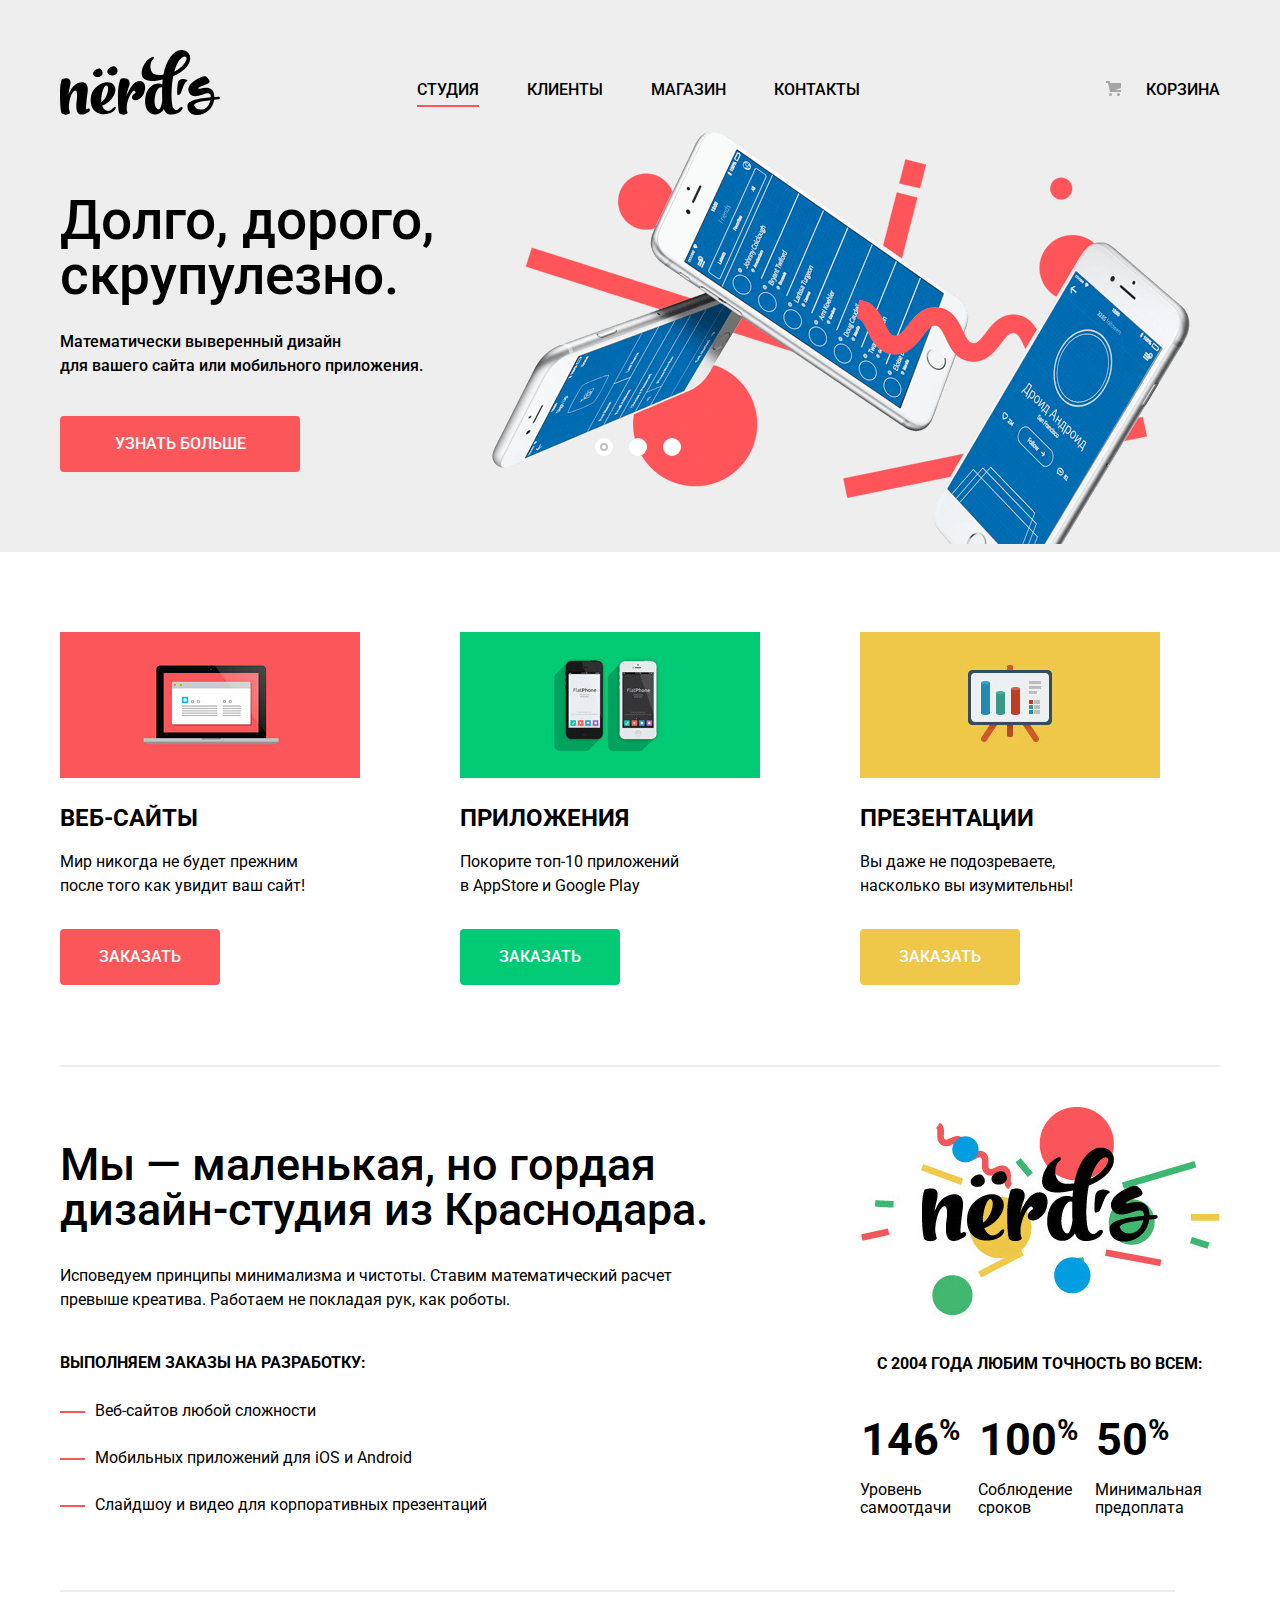
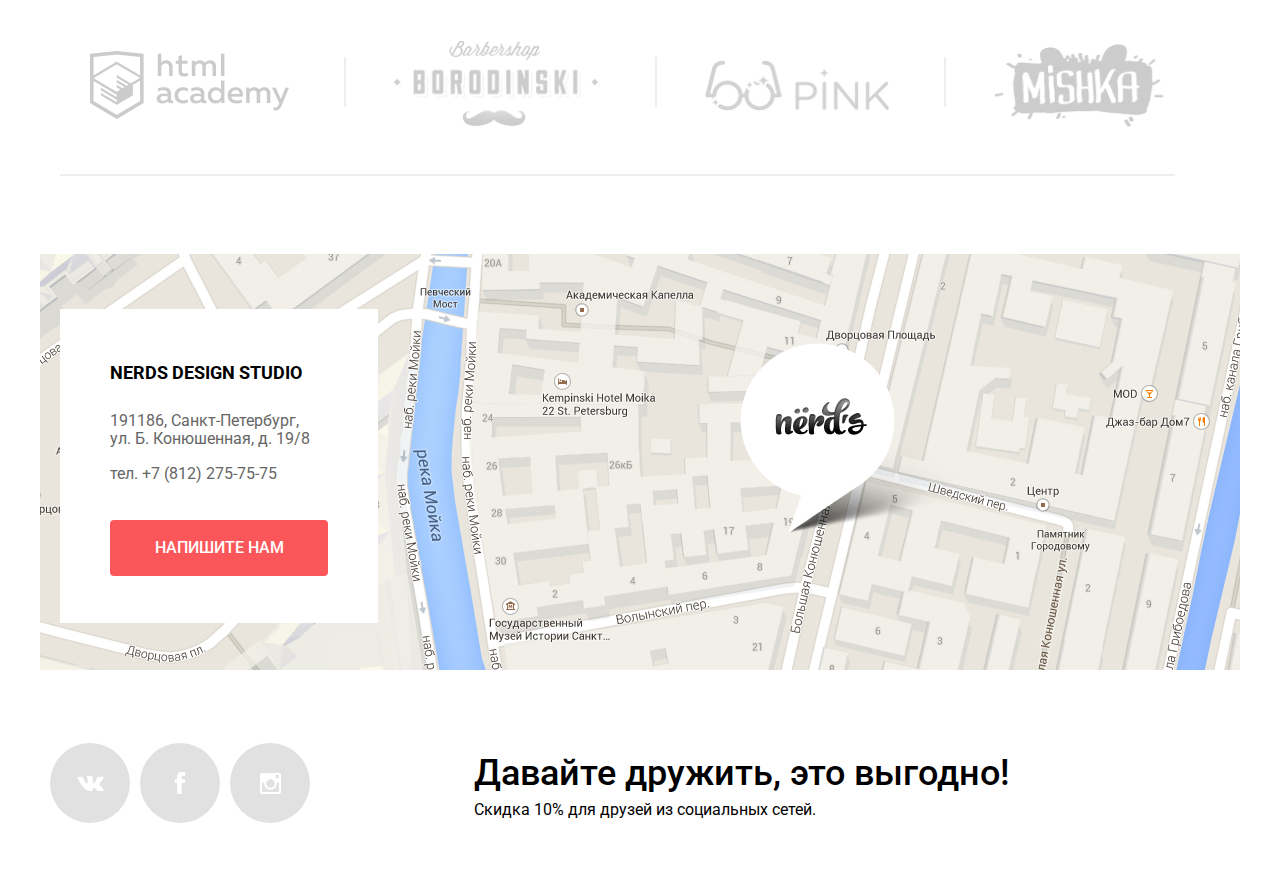
==== index.html @ ddd7d7ad "Убрала лишнюю обертку wrap-line на index.html в логотипах партнерах" ====
<!DOCTYPE html>
<html lang="ru">
  <head>
    <meta charset="utf-8">
    <meta name="format-detection" content="telephone=no">
    <title>Нердс</title>
    <link href="https://fonts.googleapis.com/css?family=Roboto:400,500,700&amp;subset=cyrillic" rel="stylesheet">
    <link rel="stylesheet" href="css/normalize.css">
    <link rel="stylesheet" href="css/style.css">
  </head>
  <body>
      <header class="wrap-index">
        <div class="wrap-general">
          <nav class="nav-header">
            <a class="main-header-logo" href="index.html" title="логотип нердс">
              <img src="img/nerds-logo.svg" width="160" height="65" alt="логотип нердс">
            </a>
            <div class="container-menu">
            <ul class="menu-nav">
              <li class="menu-active"><a href="index.html">Студия</a></li>
              <li><a href="clientele.html">Клиенты</a></li>
              <li><a href="catalog.html">Магазин</a></li>
              <li><a href="contacts.html">Контакты</a></li>
            </ul>
          </div>
            <a class="cart" href="#">Корзина</a>
          </nav>
          <section class="sliders">
            <h2 class="visually-hidden">Преимущества</h2>
              <input class="visually-hidden" type="radio" id="product-1" name="toggle" checked>
              <input class="visually-hidden" type="radio" id="product-2" name="toggle">
              <input class="visually-hidden" type="radio" id="product-3" name="toggle">
                <div class="slider-controls">
                  <label class="slider-controls-item slider-controls-item--1" for="product-1">Первый</label>
                  <label class="slider-controls-item slider-controls-item--2" for="product-2">Второй</label>
                  <label class="slider-controls-item slider-controls-item--3" for="product-3">Третий</label>
              </div>
              <section class="slider-list">
                <div class="slider-item1">
                  <h3>Долго, дорого, скрупулезно.</h3>
                  <p>Математически выверенный дизайн<br> для вашего сайта или мобильного приложения.</p>
                  <a class="btn-more" href="#">Узнать больше</a>
                </div>
                <div class="slider-item2">
                  <h3>Любим математику как никто другой</h3>
                  <p>Никакого креатива, только математические формулы<br> для расчета идеальных пропорций.</p>
                  <a class="btn-more" href="#">Узнать больше</a>
                </div>
                <div class="slider-item3">
                  <h3>Только ночь, только хардкор</h3>
                  <p>Работать днем, как все? Мы против этого.<br> Ближе к полуночи работа только начинается.</p>
                  <a class="btn-more" href="#">Узнать больше</a>
                </div>
              </section>
          </section>
        </div>
      </header>
      <main class="wrap-general">
          <div class="container-product">
          <article class="product">
          <div class="product-1"></div>
            <h4 class="header-order">Веб-сайты</h4>
            <p>Мир никогда не будет прежним после того как увидит ваш сайт!</p>
            <a class="btn-order1" href="#">Заказать</a>
          </article>
          <article class="product"> 
          <div class="product-2"></div>
            <h4 class="header-order">Приложения</h4>
            <p>Покорите топ-10 приложений<br> в AppStore и Google Play</p>
            <a class="btn-order1 btn-order2" href="#">Заказать</a>
          </article>
          <article class="product">
            <div class="product-3"></div>
            <h4 class="header-order">Презентации</h4>
            <p>Вы даже не подозреваете, насколько вы изумительны!</p>
            <a class="btn-order1 btn-order3" href="#">Заказать</a>
          </article>
          </div>
        <div class="wrap-aboutstudio">
          <section class="about-studio">
            <h3>Мы — маленькая, но гордая дизайн-студия из Краснодара.</h3>
            <p>Исповедуем принципы минимализма и чистоты. Ставим математический расчет<br> превыше креатива. Работаем не покладая рук, как роботы.</p>
            <h5>Выполняем заказы на разработку:</h5>
            <ul>
              <li class="list-studio">Веб-сайтов любой сложности</li>
              <li class="list-studio">Мобильных приложений для iOS и Android</li>
              <li class="list-studio">Слайдшоу и видео для корпоративных презентаций</li>
            </ul>
          </section>
          <section class="accuracy">
            <img class="logo-aboutstudio" src="img/logo-content.jpg" alt="логотип-нердс" width="360" height="208">
            <h5>С 2004 года любим точность во всем:</h5>
            <table class="table-percent">
              <tr>
                <td>146<span>%</span></td>
                <td>100<span>%</span></td>
                <td>50<span>%</span></td>
              </tr>
              <tr>
                <th>Уровень<br> самоотдачи</th>
                <th>Соблюдение<br> сроков</th>
                <th>Минимальная<br> предоплата</th>
              </tr>
            </table> 
          </section>
        </div>
        <div class="container-partners">
          <ul class="wrap-sites">
            <li><a class="logo-partner" href="https://htmlacademy.ru/intensive/htmlcss">
              <img src="img/project1.png" alt="Сайт академии" width="199" height="68">
            </a></li>
            <li><a class="logo-partner" href ="#barbershop">
              <img src="img/project2.png" alt="Сайт барбершоп" width="206" height="86">
            </a></li>
            <li><a class="logo-partner" href="#pink">
              <img src="img/project3.png" alt="Сайт пинк" width="184" height="50">
            </a></li>
            <li><a class="logo-partner" href="#mishka">
              <img src="img/project4.png" alt="Сайт мишка" width="170" height="83">
            </a></li>
          </ul>
        </div>
      </main>
      <footer class="footer-general">
        <div class="wrap-map">
          <a class="map-1" href="https://yandex.ru/maps/-/CBFpeHsytD" aria-label="офис студии нердс">
            <img src="img/map-1200.jpg" alt="Офис студии Санкт-Петербург, ул. Б. Конюшенная, д. 19/8" width="1200" height="416">
          </a>
          <iframe src="https://yandex.ru/map-widget/v1/?um=constructor%3A298b63aeb86c7858f0b036284ee5ec6239126d72b57381b0b87772b0043836ba&amp;source=constructor"></iframe>
            <div class="container">
                <h3>Nerds design studio</h3>
                  <p>191186, Санкт-Петербург,<br> ул. Б. Конюшенная, д. 19/8</p> 
                  <p class="adress-phone">тел. +7 (812) 275-75-75</p>
                  <a class="btn-writeus" href="writeus.html" title="напишите нам">Напишите нам</a>
              </div>
        </div>
           <div class="wrap-general">
                <ul class="logo-network">
                  <li><a class="social-button" href="#vkontakte"><span class="visually-hidden" title="мы в контакте"></span>
                    <svg xmlns="http://www.w3.org/2000/svg" width="27" height="15" viewBox="0 0 26.14 14.91">
                      <path d="M26 13.47l-.09-.17a13.55 13.55 0 0 0-2.6-3q-.87-.83-1.1-1.12A1 1 0 0 1 22 8a10.27 10.27 0 0 1 1.22-1.78l.88-1.16q2.35-3.13 2-4L26 .94a.8.8 0 0 0-.4-.22 2.14 2.14 0 0 0-.87 0h-3.92a.51.51 0 0 0-.27 0h-.3a.6.6 0 0 0-.15.14.93.93 0 0 0-.14.24 22.22 22.22 0 0 1-1.46 3.06q-.5.84-.93 1.46a7 7 0 0 1-.71.91 4.94 4.94 0 0 1-.52.47q-.23.18-.35.15l-.23-.05a.9.9 0 0 1-.31-.33 1.49 1.49 0 0 1-.16-.53v-.55-.65-.57-1.12-1-.75a3.14 3.14 0 0 0 0-.62 2.12 2.12 0 0 0-.14-.44.73.73 0 0 0-.28-.33 1.57 1.57 0 0 0-.46-.18A9 9 0 0 0 12.57 0a8.93 8.93 0 0 0-3.25.33 1.83 1.83 0 0 0-.52.41q-.25.3-.07.33a1.67 1.67 0 0 1 1.16.59l.08.16a2.6 2.6 0 0 1 .19.63 6.32 6.32 0 0 1 .12 1 10.59 10.59 0 0 1 0 1.7q-.07.71-.13 1.1a2.21 2.21 0 0 1-.18.64 2.69 2.69 0 0 1-.16.3l-.07.07a1 1 0 0 1-.37.07.86.86 0 0 1-.46-.19 3.27 3.27 0 0 1-.56-.52 7 7 0 0 1-.66-.93q-.37-.6-.76-1.42l-.22-.39q-.2-.38-.56-1.11t-.62-1.43A.9.9 0 0 0 5.2.9h-.07a.93.93 0 0 0-.22-.16A1.44 1.44 0 0 0 4.6.65L.87.68A1 1 0 0 0 .1.94L0 1a.44.44 0 0 0 0 .22 1.08 1.08 0 0 0 .08.37Q.9 3.53 1.86 5.31t1.66 2.87Q4.23 9.27 5 10.24t1 1.24l.37.41.34.33a8.06 8.06 0 0 0 1 .78 16.34 16.34 0 0 0 1.4.9 7.6 7.6 0 0 0 1.79.72 6.19 6.19 0 0 0 2 .22h1.57a1.08 1.08 0 0 0 .72-.3l.05-.07a.9.9 0 0 0 .1-.25 1.38 1.38 0 0 0 0-.37 4.48 4.48 0 0 1 .09-1.05 2.77 2.77 0 0 1 .23-.71 1.74 1.74 0 0 1 .29-.4 1.19 1.19 0 0 1 .23-.2h.11a.86.86 0 0 1 .77.21 4.52 4.52 0 0 1 .83.79q.39.47.93 1.05a6.41 6.41 0 0 0 1 .87l.27.16a3.31 3.31 0 0 0 .71.3 1.53 1.53 0 0 0 .76.07l3.48-.05a1.58 1.58 0 0 0 .8-.17.68.68 0 0 0 .34-.37 1.06 1.06 0 0 0 0-.46 1.71 1.71 0 0 0-.1-.36z" fill="#fff">
                      </path>
                    </svg>
                  </a></li>
                  <li><a class="social-button" href="#facebook"><span class="visually-hidden" title="мы в фэйсбуке"></span>
                    <svg xmlns="http://www.w3.org/2000/svg" width="12" height="22" viewBox="0 0 10.15 21.74">
                      <path d="M3.34 1.12A4.77 4.77 0 0 1 6.53 0h3.61v3.81H7.81a1.07 1.07 0 0 0-1.09.83v2.55h3.42c-.08 1.23-.24 2.45-.41 3.67h-3v10.87H2.21V10.86H0V7.21h2.19V3.66a3.83 3.83 0 0 1 1.15-2.54z" fill="#fff"/>
                    </svg>
                  </a></li>
                  <li><a class="social-button" href="#instagram"><span class="visually-hidden" title="мы в инстаграме"></span>
                    <svg xmlns="http://www.w3.org/2000/svg" width="21" height="21" viewBox="0 0 20 20">
                      <path d="M18 0H2a2 2 0 0 0-2 2v16a2 2 0 0 0 2 2h16a2 2 0 0 0 2-2V2a2 2 0 0 0-2-2zm-8 6a4 4 0 1 1-4 4 4 4 0 0 1 4-4zM2.5 18a.47.47 0 0 1-.5-.5V9h2.1a3.4 3.4 0 0 0-.1 1 6 6 0 1 0 12 0 3.4 3.4 0 0 0-.1-1H18v8.5a.47.47 0 0 1-.5.5zM18 4.5a.47.47 0 0 1-.5.5h-2a.47.47 0 0 1-.5-.5v-2a.47.47 0 0 1 .5-.5h2a.47.47 0 0 1 .5.5z" fill="#fff"></path>
                    </svg>
                  </a></li>
              </ul>
              <section class="be-friends">
                <h3 class="footer-slogan">Давайте дружить, это выгодно!</h3>
                  <p>Скидка 10% для друзей из социальных сетей.</p>
              </section>
          </div>
      </footer>
        <section class="modal">
          <h3>Напишите нам</h3>
             <form class="contact-form" action="https://echo.htmlacademy.ru" method="post">
              <div class="fields-anketa">
                <p>
                  <label for="user-name">Ваше имя:</label>
                  <input id="user-name" name="full-name" type="text" placeholder="Имя Фамилия">
                </p>
                <p class="personal-email">
                  <label for="user-mail">Ваш e-mail:</label>
                  <input id="user-mail" name="mail" type="email" placeholder="email@example.com">
                </p>
              </div>
                <p>
                  <label for="user-letter">Текст письма:</label>
                  <textarea id="user-letter" name="text" placeholder="В свободной форме"></textarea>
                </p>
                <input class="btn-writeus btn-send" type="submit" value="Отправить">
              </form>
            <button class="modal-close" type="button" aria-label="Close">Закрыть</button>
        </section>
    <script src="js/script.js"></script>
  </body>
</html>
---- css/style.css ----
html, body {
  margin: 0;
  padding: 0;
  height: 100%;
}

body {
  font-family: "Roboto", "Arial", sans-serif;
  font-size: 16px;
  font-weight: normal;
  color: #000000;
  text-align: left;
  list-style: none;
}

a {
  text-decoration: none;
}

img {
  max-width: 100%;
  height: auto;
  margin: 0;
}

.wrap-general {
  width: 1200px;
  margin: 0 auto;
}




/* Header-блок */


/* Index-page */

.wrap-index {
  position: relative;
  background-color: #eeeeee;
  width: 100%;
}

.nav-header {
  display: -webkit-box;
  display: -ms-flexbox;
  display: flex;
  -webkit-box-orient: horizontal;
  -webkit-box-direction: normal;
      -ms-flex-direction: row;
          flex-direction: row;
  -webkit-box-pack: justify;
      -ms-flex-pack: justify;
          justify-content: space-between;
  -webkit-box-align: start;
      -ms-flex-align: start;
          align-items: flex-start;
  padding-top: 50px;
  margin-left: 20px;
  margin-right: 20px;
}

.menu-nav,
.cart {
  padding-top: 25px;
}

.main-header-logo:hover,
.main-header-logo:focus {
  opacity: 0.6;
  outline: none;
}

.main-header-logo:active {
  opacity: 0.2;
}

.container-menu {
  width: 630px;
}

.menu-nav {
  display: -webkit-box;
  display: -ms-flexbox;
  display: flex;
  -ms-flex-wrap: wrap;
      flex-wrap: wrap;
  font-family: inherit;
  font-weight: 500;
  line-height: 30px;
  text-transform: uppercase;
  color: #000000;
  text-align: left;
  list-style: none;
  margin-left: 21px;
}

.menu-nav .inner {
  margin-left: 0; 
}

.menu-nav li {
  margin-left: 48px;
}

.nav-header a {
  color: #000000;
}

.menu-nav a:hover,
.menu-nav a:focus,
.cart:hover,
.cart:focus {
  color: #fb565a;
  outline: none;
}

.menu-nav a:active {
  color: #a6a6a6;
}

.menu-active {
  display: block;
  color: #000000;
  border-bottom: 2px #fb565a solid;
}

.cart {
  display: block;
  font-family: inherit;
  font-weight: 500;
  line-height: 30px;
  text-transform: uppercase;
  color: #000000;
}

.cart:active {
  color: #a6a6a6;
}

.cart::before {
  display: inline-block;
  content: url("../img/cart.svg");
  opacity: 0.3;
  vertical-align: middle;
  margin-right: 25px;
}




/* Блок Слайдеры */


.sliders {
  position: relative;
  background-color: #eeeeee;
  width: 1200px;
  margin: 0 auto;
  padding-left: 20px;
}

.sliders input {
  display: none;
}



/* Блок кнопок Слайдеров */

.slider-controls {
  position: absolute;
  left: 49%;
  bottom: 104px;
  z-index: 1;
  width: 160px;
  height: 18px;
  text-align: center;
  font-size: 0;
  -webkit-transform: translateX(-50%);
      -ms-transform: translateX(-50%);
          transform: translateX(-50%);
}

.slider-controls label {
  position: relative;
  display: inline-block;
  width: 18px;
  height: 18px;
  padding: 8px;
  border-radius: 50%;
  cursor: pointer;
  vertical-align: middle;
}

.slider-controls label::after {
  content: "";
  position: absolute;
  top: 8px;
  left: 8px;
  z-index: 2;
  width: 18px;
  height: 18px;
  background: #ffffff;
  border-radius: 50%;
}

#product-1:checked ~ .slider-list .slider-item1 {
  display: block;
}

#product-2:checked ~ .slider-list .slider-item2 {
  display: block;
}

#product-3:checked ~ .slider-list .slider-item3 {
  display: block;
}

#product-1:checked ~ .slider-controls .slider-controls-item--1::before,
#product-2:checked ~ .slider-controls .slider-controls-item--2::before,
#product-3:checked ~ .slider-controls .slider-controls-item--3::before {
  content: "";
  position: absolute;
  left: 50%;
  top: 50%;
  z-index: 3;
  width: 4px;
  height: 4px;
  margin: -4px;
  background-color: inherit;
  border: 2px solid #c1c1c1;
  border-radius: 50%;
}



/* Блок Текст + Слайд */

.slider-list {
  position: relative;
  text-align: left;
}

.slider-list h3 {
  display: block;
  font-family: inherit;
  font-size: 55px;
  line-height: 55px;
  font-weight: 500;
  word-wrap: wrap;
  color: #000000;
  margin: 0;
}

.slider-item1 h3 {
  width: 400px;
}

.slider-item2 h3 {
  width: 536px;
}

.slider-item3 h3 {
  width: 430px;
}

.slider-list p {
  width: 460px;
  font-family: inherit;
  line-height: 24px;
  font-weight: 500;
  line-height: 24px;
  word-wrap: wrap;
  color: #000000;
  margin-top: 27px;
}

.slider-list div {
  padding-top: 74px;
  padding-bottom: 80px;
}

.slider-item1 {
  display: none;
}

.slider-item2 {
  display: none;
}

.slider-item3 {
  display: none;
}

.slider-item1 {
  background-image: url("../img/slide1.png");
  background-repeat: no-repeat;
  background-position: 86% 12px;
}

.slider-item2 {
  background-image: url("../img/slide2.png");
  background-repeat: no-repeat;
  background-position: 92% 0px;
}

.slider-item3 {
  background-image: url("../img/slide3.png");
  background-repeat: no-repeat;
  background-position: 91% 14px;
}

.btn-more {
  display: block;
  font-family: inherit;
  line-height: 18px;
  width: 240px;
  font-weight: 500;
  text-transform: uppercase;
  color: #ffffff;
  text-align: center;
  background-color: #fb565a;
  border-radius: 4px;
  padding-top: 19px;
  padding-bottom: 19px;
  margin-top: 38px;
}

.btn-more:hover {
  background-color: #e74246;
}

.btn-more:focus {
  background-color: #e74246;
  outline: 2px;
  -webkit-box-shadow: 0px 0px 5px #4D90FE;
          box-shadow: 0px 0px 5px #4D90FE;
}

.btn-more:active {
  line-height: 18px;
  padding-top: 16px;
  color: #e37376;
  background-color: #d7373b;
  border-top: 3px solid #c13135;
}




/* Catalog-page */

.template-shop {
  font-family: inherit;
  font-size: 55px;
  line-height: 55px;
  font-weight: 500;
  color: #000000;
  text-align: center;
  margin-top: 75px;
  margin-bottom: 0;
  padding-bottom: 108px;
}

.wrap-catalog {
  position: relative;
  padding-left: 0px;
  padding-right: 0px;
  background-color: #eeeeee;
}




/* Main-блок */


/* Index-page */


.container-product {
  width: 1200px;
  display: -webkit-box;
  display: -ms-flexbox;
  display: flex;
  -webkit-box-orient: horizontal;
  -webkit-box-direction: normal;
      -ms-flex-direction: row;
          flex-direction: row;
  -ms-flex-wrap: wrap;
      flex-wrap: wrap;
  margin-top: 80px;
  margin-left: -100px;
  margin-bottom: 20px;
  padding-left: 20px;
}

.product {
  position: relative;
  width: 300px;
  font-family: inherit;
  font-weight: normal;
  color: #000000;
  text-align: left;
  margin-left: 100px;
  margin-bottom: 60px;
}

.product .product-1 {
  background-image: url("../img/feature1.jpg");
  background-repeat: no-repeat;
  width: 300px;
  height: 146px;
}

.product .product-2 {
  background-image: url("../img/feature2.jpg");
  background-repeat: no-repeat;
  width: 300px;
  height: 146px;
}

.product-3 {
  background-image: url("../img/feature3.jpg");
  background-repeat: no-repeat;
  width: 300px;
  height: 146px;
}

.product p {
  width: 260px;
  line-height: 24px;
}

.header-order {
  font-size: 24px;
  font-family: inherit;
  line-height: 30px;
  text-transform: uppercase;
  margin-top: 25px;
  margin-bottom: 17px;
}

.btn-order1 {
  display: block;
  font-family: inherit;
  line-height: 18px;
  width: 160px;
  font-weight: 500;
  text-transform: uppercase;
  color: #ffffff;
  text-align: center;
  background-color: #fb565a;
  border-radius: 4px;
  padding-top: 19px;
  padding-bottom: 19px;
  margin-top: 31px;
  cursor: pointer;
}

.btn-order1:focus {
  outline: 2px;
  -webkit-box-shadow: 0px 0px 5px #4D90FE;
          box-shadow: 0px 0px 5px #4D90FE;
}

.btn-order1:active {
  line-height: 18px;
  padding-top: 16px;
}

.btn-order1:hover,
.btn-order1:focus {
  color: #ffffff;
  background-color: #e74246;
}

.btn-order1:active {
  color: #e37376;
  background-color: #e74246;
  border-top: 3px solid #c13135;
}

.btn-order2 {
  background-color: #00ca74;
  margin-top: 31px;
}

.btn-order2:hover,
.btn-order2:focus {
  color: #ffffff;
  background-color: #00bc6c;
}

.btn-order2:active {
  color: #4dc491;
  background-color: #00bc6c;
  border-top: 3px solid #009958;
}

.btn-order3 {
  background-color: #efc84a;
  margin-top: 31px;
}

.btn-order3:hover,
.btn-order3:focus {
  color: #ffffff;
  background-color: #eab534;
}

.btn-order3:active {
  color: #edc265;
  background-color: #e5a722;
  border-top: 3px solid #ce961f;
}

.visually-hidden {
  position: absolute;
  width: 1px;
  height: 1px;
  margin: -1px;
  border: 0;
  padding: 0;
  clip: rect(0, 0, 0, 0);
  overflow: hidden;
  -webkit-clip-path: inset(100%);
          clip-path: inset(100%);
}

.wrap-aboutstudio {
  display: -webkit-box;
  display: -ms-flexbox;
  display: flex;
  -webkit-box-orient: horizontal;
  -webkit-box-direction: normal;
      -ms-flex-direction: row;
          flex-direction: row;
  -webkit-box-pack: justify;
      -ms-flex-pack: justify;
          justify-content: space-between;
  -webkit-box-align: start;
      -ms-flex-align: start;
          align-items: flex-start;
  margin-left: 20px;
  margin-right: 20px;
  font-family: inherit;
  font-weight: normal;
  color: #000000;
  text-align: left;
  word-wrap: break-word;
  border-top: 2px #eeeeee solid;
}

.about-studio {
  width: 700px;
  margin-bottom: 50px;
  margin-top: 75px;
}

.about-studio h3 {
  font-size: 45px;
  font-weight: 500;
  line-height: 45px;
  margin: 0;
  margin-bottom: 32px;
}

.about-studio p {
  line-height: 24px;
}

.about-studio h5 {
  font-size: 16px;
  font-weight: 700;
  line-height: 24px;
  text-transform: uppercase;
  margin-top: 39px;
  margin-bottom: 24px;
}

.list-studio {
  list-style: none;
  line-height: 24px;
  margin-bottom: 23px;
}

.list-studio::before {
  display: inline-block;
  content: "";
  background-color: #fb565a;
  width: 25px;
  height: 2px;
  margin-right: 10px;
  vertical-align: middle;
}

.accuracy {
  display: -webkit-box;
  display: -ms-flexbox;
  display: flex;
  -webkit-box-orient: vertical;
  -webkit-box-direction: normal;
      -ms-flex-direction: column;
          flex-direction: column;
  margin-top: 40px;
}

.accuracy h5 {
  font-size: 16px;
  font-weight: 700;
  line-height: 24px;
  text-transform: uppercase;
  margin: 0 auto;
}

.logo-aboutstudio {
  display: block;
  margin-bottom: 37px;
}

.table-percent {
  display: table;
  position: relative;
  width: 100%;
  border-collapse: collapse;
  margin-top: 37px;
  text-align: left;
}

.table-percent td {
  font-family: inherit;
  font-size: 45px;
  font-weight: 700;
}

.table-percent th {
  font-family: inherit;
  font-weight: normal;
  line-height: 18px;
  text-align: left;
  padding: 0;
  padding-top: 14px;
}

.table-percent span {
  display: inline-block;
  font-size: 65%;
  vertical-align: top;
}




/* Блок ссылки-сайты */


.container-partners {
  width: 1085px;
  margin-left: 20px;
  margin-right: 20px;
  margin-bottom: 28px; 
  padding-left: 30px;
  border-top: 2px #eeeeee solid;
  border-bottom: 2px #eeeeee solid;
}

.wrap-sites {
  display: -webkit-box;
  display: -ms-flexbox;
  display: flex;
  -ms-flex-wrap: wrap;
      flex-wrap: wrap;
  margin-top: 48px;
  margin-bottom: 14px;
  list-style: none;
  margin-left: -105px;
}

.logo-partner {
  display: -webkit-box;
  display: -ms-flexbox;
  display: flex;
  -webkit-box-pack: center;
      -ms-flex-pack: center;
          justify-content: center;
  -webkit-box-align: center;
      -ms-flex-align: center;
          align-items: center;
  height: 100%;
  outline: none;
}

.wrap-sites li {
  position: relative;
  min-height: 90px;
  margin-bottom: 30px;
  margin-left: 105px;
}

.wrap-sites img {
  opacity: 0.2;
}

.wrap-sites li:nth-child(4n+1)::before {
  content: none;
}

.wrap-sites li::before {
  display: block;
  position: absolute;
  content: "";
  width: 2px;
  height: 50px;
  background-color: #eeeeee;
  left: -50px;
  top: 17px;
}

.logo-partner:hover img,
.logo-partner:focus img {
  opacity: 1;
  outline: none;
}

.logo-partner:active {
  opacity: 0.08;
}




/* Catalog-page */

.container-inner {
  display: -webkit-box;
  display: -ms-flexbox;
  display: flex;
  -webkit-box-orient: horizontal;
  -webkit-box-direction: normal;
      -ms-flex-direction: row;
          flex-direction: row;
  -webkit-box-pack: start;
      -ms-flex-pack: start;
          justify-content: flex-start;
  -webkit-box-align: start;
      -ms-flex-align: start;
          align-items: flex-start;
}

.container-inner fieldset {
  border: none;
}




/* Левая колонка */


.left-column {
  margin-left: 20px;
  margin-top: 54px;
}

.left-column fieldset, ul {
  margin: 0;
  padding: 0;
}



/* Блок-ползунок Стоимость */

.range-filter {
  position: relative;
  width: 260px;
  height: 80px;
  margin-top: 27px;
  background-color: #eeeeee;
  border-radius: 4px;
}

.scale {
  position: absolute;
  width: 219px;
  height: 2px;
  background-color: #d7dcde;
}

.bar {
  width: 150px;
  height: 2px;
  background: #00ca74;
}

.range-controls {
  position: relative;
  height: 41px;
  background-color: #f1f1f1;
  margin-bottom: 15px;
  padding-top: 39px;
  padding-left: 20px;
  padding-right: 20px;
  border-radius: 4px;
  cursor: pointer;
}

.toggle {
  position: absolute;
  width: 4px;
  height: 4px;
  top: 31px;
  left: 0;
  padding: 0;
  border: 8px solid #ffffff;
  background-color: #ababab;
  border-radius: 50%;
  -webkit-box-shadow: 0 2px 1px 0 #cfcfcf;
          box-shadow: 0 2px 1px 0 #cfcfcf;
}

.toggle-min {
  left: 18px;
}

.toggle-max {
  left: 160px;
}

.price-controls {
  font-size: 0;
}

.price-controls label {
  display: inline-block;
  width: 130px;
  font-family: inherit;
  font-size: 16px;
  font-weight: normal;
  text-transform: uppercase;
  margin: 0;
  vertical-align: middle;
}

.price-controls input {
  width: 60px;
  font-family: inherit;
  padding-top: 10px;
  padding-bottom: 10px;
  padding-left: 8px;
  padding-right: 8px;
  margin-left: 10px;
  text-align: center;
  color: #283136;
  border: none;
  border-radius: 4px;
  background-color: #f1f1f1;
}

.max-price {
  text-align: right;
}

.subtitle {
  font-family: inherit;
  font-size: 18px;
  font-weight: 700;
  line-height: 30px;
  text-transform: uppercase;
  text-align: left;
  margin-bottom: 18px;
}



/* Блоки Сетка и Особенности */


.filters-item {
  margin: 0px;
  margin-top: 107px;
}

.filters-item label {
  position: relative;
}

.filters-item label {
  padding: 0;
}

.filters-item + label {
  padding-left: 14px;
}

fieldset.grid-item {
  margin-bottom: 27px;
  padding: 0; 
}

fieldset.properties {
  margin-bottom: 33px;
  padding: 0;
}

.filter-option {
  position: relative;
  font-family: inherit;
  font-weight: normal;
  line-height: 20px;
  margin-left: 35px;
  margin-bottom: 19px;
  list-style: none;
}

.filters-item input + label {
  cursor: pointer;
}

.filter-option input + label::before {
  content: "";
  display: block;
  position: absolute;
  top: -3px;
  left: -37px;
  opacity: 0.5;
}

.filters-item input[type="radio"] + label,
.filters-item input[type="checkbox"] + label {
  opacity: 0.7;
}

.filters-item input[type="radio"]:focus + label::before,
.filters-item input[type="radio"]:hover + label::before,
.filters-item input[type="checkbox"]:focus + label::before,
.filters-item input[type="checkbox"]:hover + label::before {
  opacity: 1;
}

.filters-item input[type="radio"]:focus + label,
.filters-item input[type="radio"]:hover + label,
.filters-item input[type="checkbox"]:focus + label,
.filters-item input[type="checkbox"]:hover + label {
  opacity: 1;
}

.filters-item input[type="radio"]:disabled + label,
.filters-item input[type="checkbox"]:disabled + label {
  opacity: 0.3;
}

.filters-item input[type="radio"]:disabled + label::before,
.filters-item input[type="checkbox"]:disabled + label::before {
  opacity: 0.3;
}

.filters-item input[type="radio"] + label::before {
  display: inline-block;
  background-image: url("../img/radio-off.svg");
  width: 25px;
  height: 25px;
  vertical-align: middle;
}

.filters-item input[type="radio"]:checked + label::before {
  background-image: url("../img/radio-on.svg");
}

.filters-item input[type="checkbox"] + label::before {
  display: inline-block;
  background-image: url("../img/checkbox-off.svg");
  width: 23px;
  height: 23px;
  vertical-align: middle;
}

.filters-item input[type="checkbox"]:checked + label::before {
  background-image: url("../img/checkbox-on.svg");
  width: 26px;
}

.btn-show {
  display: block;
  font-family: inherit;
  font-weight: 500;
  line-height: 18px;
  width: 260px;
  color: #000000;
  text-align: center;
  text-transform: uppercase;
  background-color: #eeeeee;
  padding-top: 19px;
  padding-bottom: 19px;
  border-radius: 4px;
  border: none;
  outline: 0;
  cursor: pointer;
}

.btn-show:hover {
  background-color: #dfdfdf;
}

.btn-show:focus {
  background-color: #dfdfdf;
  outline: 2px;
  -webkit-box-shadow: 0px 0px 5px #4D90FE;
          box-shadow: 0px 0px 5px #4D90FE;
}

.btn-show:active {
  line-height: 18px;
  color: #959595;
  background-color: #d5d5d5;
  padding-top: 16px;
  border-top: 3px #bfbfbf solid;
}



/* Правая колонка */

.right-column {
  margin-left: 140px;
  margin-top: 57px;
}

.sort-category {
  display: -webkit-box;
  display: -ms-flexbox;
  display: flex;
  -webkit-box-orient: horizontal;
  -webkit-box-direction: normal;
      -ms-flex-direction: row;
          flex-direction: row;
  -webkit-box-pack: justify;
      -ms-flex-pack: justify;
          justify-content: space-between;
  width: 760px;
  -webkit-box-align: center;
      -ms-flex-align: center;
          align-items: center;
  margin-right: 0px;
  margin-bottom: 41px;
}

.sort-category h3 {
  position: relative;
  font-family: inherit;
  font-size: 18px;
  font-weight: 700;
  line-height: 18px;
  text-transform: uppercase;
  text-align: left;
  margin: 0;
  margin-right: 266px;
  margin-bottom: 15px; 
}

.category-type {
  width: 325px;
  display: -webkit-box;
  display: -ms-flexbox;
  display: flex;
  -ms-flex-wrap: wrap;
      flex-wrap: wrap;
  font-family: inherit;
  font-size: 14px;
  font-weight: normal;
  text-transform: uppercase;
  list-style: none;
  margin-left: -25px;
}

.category-type li {
  padding-bottom: 15px;
  margin-left: 25px;
}

.category-type a {
  color: #b2b2b2;
}

.category-type a:hover,
.category-type a:focus {
  color: #666666;
  outline: none;
}

.category-type a:active {
  color: #000000;
}

.category-type-active {
  color: #000000;
}

.arrows {
  display: -webkit-box;
  display: -ms-flexbox;
  display: flex;
  -webkit-box-orient: horizontal;
  -webkit-box-direction: normal;
      -ms-flex-direction: row;
          flex-direction: row;
  -webkit-box-pack: end;
      -ms-flex-pack: end;
          justify-content: flex-end;
  max-width: 41px;
  -ms-flex-wrap: nowrap;
      flex-wrap: nowrap;
  margin-left: 21px;
  margin-bottom: 15px; 
}

.arrows a {
  opacity: 0.2;
}

.arrows a:hover,
.arrows a:focus {
  opacity: 0.5;
  outline: none;
}

.arrows a:active {
  opacity: 1.0;
}

.arrow-down {
  background-image: url("../img/icon-down-dir.svg");
  background-repeat: no-repeat;
  width: 11px;
  height: 9px;
  margin-right: 18px;
}

.arrow-up {
  background-image: url("../img/icon-up-dir.svg");
  background-repeat: no-repeat;
  width: 11px;
  height: 9px;
}



/* Баннеры-блок правой колонки */

.banners-list {
  display: -webkit-box;
  display: -ms-flexbox;
  display: flex;
  -webkit-box-pack: start;
      -ms-flex-pack: start;
          justify-content: flex-start;
  width: 755px;
  margin-right: 20px;
}

.site-list {
  display: -webkit-box;
  display: -ms-flexbox;
  display: flex;
  -webkit-box-orient: horizontal;
  -webkit-box-direction: normal;
      -ms-flex-direction: row;
          flex-direction: row;
  -webkit-box-pack: justify;
      -ms-flex-pack: justify;
          justify-content: space-between;
  -ms-flex-wrap: wrap;
      flex-wrap: wrap;
  list-style: none;
  padding: 0;
}

.site-item {
  display: block;
  position: relative;
  width: 356px;
  margin-bottom: 30px;
}

.banners-item::before {
  display: block;
  content: url("../img/browser.svg");
  width: 360px;
  height: 40px;
  opacity: 0.2;
}

.site-item:hover,
.site-item:focus {
  -webkit-box-shadow: 0 0 8px 3px #e1e1e1;
          box-shadow: 0 0 8px 3px #e1e1e1;
}

.banners-item:hover::before,
.banners-item:focus::before {
  opacity: 1;
}

.site-item:hover .banner-info,
.site-item:focus .banner-info {
  display: block;
  position: absolute;
}

.banners-item img {
  border: 2px #e5e5e5 solid;
}

img.banners-item:hover,
img.banners-item:focus {
  border: 2px none solid;
}


/* Прайс на баннере */

.banner-info {
  display: flex;
  flex-direction: column;
  position: absolute;
  bottom: 0;
  width: 360px;
  min-height: 230px;
  max-height: 576px;
  font-family: inherit;
  background-color: #eeeeee;
  text-align: center;
  margin: 0 auto;
}

.product-zag {
  font-size: 18px;
  font-weight: 500;
  line-height: 30px;
  text-transform: uppercase;
  color: #000000;
  margin-top: 26px;
  margin-bottom: 25px;
  flex-shrink: 0;
}

.product-zag a {
  display: block;
  color: #000000;
}

.price div {
  font-size: 16px;
  font-weight: normal;
  line-height: 18px;
  color: #666666;
  text-align: center;
  padding-left: 40px;
  padding-right: 40px;
  margin-bottom: 30px;
  overflow: auto;
}

.price-sort {
  display: block;
  font-size: 16px;
  font-weight: normal;
  line-height: 18px;
  color: #ffffff;
  text-transform: uppercase;
  width: 200px;
  border-radius: 4px;
  text-align: center;
  background-color: #fb565a;
  padding-top: 19px;
  padding-bottom: 19px;
  margin: 0 auto;
  margin-top: auto;
  flex-shrink: 0;
}

.price-sort:hover {
  background-color: #e74246;
}

.price-sort:focus {
  background-color: #e74246;
  outline: 2px;
  -webkit-box-shadow: 0px 0px 5px #4D90FE;
          box-shadow: 0px 0px 5px #4D90FE;
}

.price-sort:active {
  line-height: 18px;
  padding-top: 16px;
  background-color: #d7373b;
  border-top: 3px solid #c13135;
}



/* Блок перехода по страницам */

.pagination-list {
  display: -webkit-box;
  display: -ms-flexbox;
  display: flex;
  -webkit-box-orient: horizontal;
  -webkit-box-direction: normal;
      -ms-flex-direction: row;
          flex-direction: row;
  -webkit-box-pack: start;
      -ms-flex-pack: start;
          justify-content: flex-start;
  -ms-flex-wrap: wrap;
      flex-wrap: wrap;
  font-family: inherit;
  font-weight: 500;
  line-height: 18px;
  margin-top: 31px;
  margin-right: 20px;
  font-size: 16px;
  text-transform: uppercase;
  color: #000000;
  text-align: center;
  list-style: none;
}

.pagination-item a {
  display: block;
  min-width: 50px;
  color: #000000;
  background-color: #eeeeee;
  border-radius: 4px;
  padding-top: 19px;
  padding-bottom: 19px;
  margin-right: 10px;
  margin-bottom: 10px; 
}

.pagination-item:last-child a,
.pagination-item:first-child a {
  display: block;
  min-width: 260px;
  background-color: #eeeeee;
  text-align: center;
  padding-top: 19px;
  padding-bottom: 19px;
  margin-right: 10px;
}

.pagination-item a:hover,
.pagination-item a:focus {
  background-color: #dfdfdf;
  outline: none;
}

.pagination-item a:active {
  min-width: 50px;
  color: #959595;
  background-color: #d5d5d5;
  padding-top: 16px;
  border-radius: 4px;
  border-top: 3px #bfbfbf solid;
}

.pagination-item:last-child a:active,
.pagination-item:first-child a:active {
  min-width: 260px;
  text-align: center;
  color: #959595;
  background-color: #d5d5d5;
  padding-top: 16px;
  border-top: 3px #bfbfbf solid;
}

.pagination-item-active a {
  display: block;
  min-width: 44px;
  line-height: 18px;
  color: #000000;
  background-color: #ffffff;
  padding-top: 16px;
  padding-bottom: 16px;
  border-radius: 4px;
  border: 3px #dbdbdb solid;
  margin-right: 10px;
  list-style: none;
}

.wrap-sites li:first-child::before {
  content: none;
}

 


/* Footer-блок */


/* Index-page */




.wrap-map {
  position: relative;
  height: 416px;
}

.wrap-map > a {
  position: absolute;
  top: 50px;
}

.map-1 {
  left: calc(50% - 600px);
  outline: none;
}

.wrap-map iframe {
  position: absolute;
  width: 100%;
  height: 416px;
  top: 50px;
  border: 0;
}

.container {
  position: absolute;
  background-color: #ffffff;
  padding-top: 54px;
  padding-left: 50px;
  padding-right: 50px;
  padding-bottom: 47px;
  top: 105px;
  left: calc(50% - 580px);
  z-index: 4;
}

.container h3 {
  font-size: 18px;
  font-weight: 700;
  text-transform: uppercase;
  margin: 0;
  margin-bottom: 28px;
}

.container p {
  font-size: 16px;
  font-weight: normal;
  line-height: 18px;
  color: #666666;
}

.adress-phone {
  margin-top: 17px;
  margin-bottom: 37px;
}

.container a {
  margin: 0;
}

.btn-writeus {
  display: block;
  font-family: inherit;
  line-height: 18px;
  width: 218px;
  font-weight: 500;
  text-transform: uppercase;
  color: #ffffff;
  text-align: center;
  background-color: #fb565a;
  border-radius: 4px;
  padding-top: 19px;
  padding-bottom: 19px;
}

.btn-writeus:focus {
  display: block;
  background-color: #e74246;
  outline: 2px;
  -webkit-box-shadow: 0px 0px 5px #4D90FE;
          box-shadow: 0px 0px 5px #4D90FE;
}

.btn-writeus:hover {
  background-color: #e74246;
}

.btn-writeus:active {
  padding-top: 16px;
  color: #e37376;
  background-color: #d7373b;
  border-top: 3px solid #c13135;
}




/* Блок Кнопки социальных сетей в Footer */


.footer-general .wrap-general {
  display: -webkit-box;
  display: -ms-flexbox;
  display: flex;
  -webkit-box-orient: horizontal;
  -webkit-box-direction: normal;
      -ms-flex-direction: row;
          flex-direction: row;
  -webkit-box-pack: justify;
      -ms-flex-pack: justify;
          justify-content: space-between;
  margin: 0 auto;
  -webkit-box-align: center;
      -ms-flex-align: center;
          align-items: center;
  padding-bottom: 60px;
  padding-left: 20px;
  margin-top: 123px;
}

.logo-network {
  width: 280px;
  display: -webkit-box;
  display: -ms-flexbox;
  display: flex;
  -ms-flex-wrap: wrap;
      flex-wrap: wrap;
  list-style: none;
  margin-left: -10px;
}

.logo-network li {
  margin-bottom: 10px;
}

.social-button {
  display: -webkit-box;
  display: -ms-flexbox;
  display: flex;
  -webkit-box-align: center;
      -ms-flex-align: center;
          align-items: center;
  -webkit-box-pack: center;
      -ms-flex-pack: center;
          justify-content: center;
  width: 80px;
  height: 80px;
  background-color: #e1e1e1;
  border-radius: 50%;
  margin-left: 10px;
}

.social-button svg {
  padding-top: 32px;
  padding-bottom: 32px;
}

.social-button:hover,
.social-button:focus {
  background-color: #e74246;
  outline: none;
}

.social-button:active {
  height: 77px;
  background-color: #d7373b;
  border-top: 3px solid #c13135;
  fill-opacity: 0.3;
}

.social-button:active svg {
  padding-top: 29px;
}

.be-friends {
  margin-right: 240px;
}

.footer-slogan {
  font-family: inherit;
  font-size: 36px;
  font-weight: 500;
  line-height: 36px;
  margin: 0;
  margin-bottom: 8px;
}

.be-friends p {
  font-family: inherit;
  font-weight: normal;
  line-height: 22px;
  margin: 0;
}





/* Catalog-page */


/* Модальное окно Catalog-странице */


.modal {
  display: none;
  position: fixed;
  top: 50%;
  left: 50%;
  -webkit-transform: translate(-50%, -50%);
      -ms-transform: translate(-50%, -50%);
          transform: translate(-50%, -50%);
  padding-top: 73px;
  padding-left: 100px;
  padding-right: 100px;
  padding-bottom: 84px;
  background-color: #ffffff;
  -webkit-box-shadow: 0 8px 50px 5px #595a5a;
          box-shadow: 0 8px 50px 5px #595a5a;
  overflow: auto;
  margin: auto;
  z-index: 5;
}

.modal-show {
  display: block;
  animation-name: bounce;
  animation-duration: 1s;
}

.modal-error {
  display: block;
  animation-name: shake;
  animation-duration: 0.5s;
}

.modal-close {
  position: absolute;
  top: 78px;
  right: 90px;
  cursor: pointer;
  outline: none;
  font-size: 0;
  border: 0;
  background-color: transparent;
}

.modal-close::before,
.modal-close::after {
  content: "";
  position: absolute;
  width: 27px;
  height: 3px;
  background-color: #fecccd;
}

.modal-close::before {
  -webkit-transform: rotate(45deg);
      -ms-transform: rotate(45deg);
          transform: rotate(45deg);
}

.modal-close::after {
  -webkit-transform: rotate(-45deg);
      -ms-transform: rotate(-45deg);
          transform: rotate(-45deg);
}

.modal-close:hover::before,
.modal-close:focus::before {
  background-color: #fb565a;
}

.modal-close:hover::after,
.modal-close:focus::after {
  background-color: #fb565a;
}

.modal-close:active::before,
.modal-close:active::after {
  background-color: #ffeeee;
}

.modal h3 {
  font-size: 45px;
  line-height: 45px;
  font-weight: 500;
  text-align: left;
  color: #000000;
  margin: 0;
}

.fields-anketa {
  display: -webkit-box;
  display: -ms-flexbox;
  display: flex;
  -webkit-box-orient: horizontal;
  -webkit-box-direction: normal;
      -ms-flex-direction: row;
          flex-direction: row;
  -webkit-box-pack: justify;
      -ms-flex-pack: justify;
          justify-content: space-between;
  margin-top: 50px;
  margin-bottom: 36px;
}

.personal-email {
  margin-left: 40px;
}

.contact-form label {
  display: block;
  font-size: 16px;
  font-weight: 700;
  margin-bottom: 9px;
}

.contact-form input[type="text"],
.contact-form input[type="email"] {
  font-family: inherit;
  font-weight: normal;
  color: #a1a1a1;
  width: 328px;
  min-height: 46px;
  padding-left: 14px;
  padding-right: 14px;
  border: 2px #d7dcde solid;
  border-radius: 4px;
  margin: 0px;
  outline: none;
}

.contact-form input[type="text"]:hover,
.contact-form input[type="email"]:hover {
  font-weight: normal;
  color: #a1a1a1;
  border: 2px #b4b9bb solid;
}

.contact-form textarea {
  font-family: inherit;
  font-weight: normal;
  color: #a1a1a1;
  width: 728px;
  min-height: 90px;
  border: 2px #d7dcde solid;
  border-radius: 4px;
  padding-top: 12px;
  padding-left: 14px;
  padding-right: 14px;
  padding-bottom: 12px;
  outline: none;
}

.contact-form input[type="text"]:focus,
.contact-form input[type="email"]:focus,
.contact-form textarea:focus {
  color: #444444;
  border: 2px #000000 solid;
}

.contact-form input[type="text"]:hover,
.contact-form input[type="email"]:hover,
.contact-form textarea:hover {
  color: #a1a1a1;
  border: 2px #b4b9bb solid;
  outline: none;
}

.contact-form input[type="text"]:invalid,
.contact-form input[type="email"]:invalid,
.contact-form textarea:invalid {
  color: #e74246;
  border: 2px #e74246 solid;
}

.btn-send {
  width: 260px;
  margin-top: 47px;
  border: none;
}

.btn-send:hover {
  background-color: #e74246;
}

.btn-send:active {
  display: block;
  color: #e37376;
  background-color: #d7373b;
  padding-top: 16px;
  border-top: 3px solid #c13135;
}



@keyframes bounce {
  0% {transform: translateY(-100%) translateX(-50%);}
  30% {transform: translateY(5%) translateX(-50%);}
  60% {transform: translateY(-75%) translateX(-50%);}
  100% {transform: translateY(-50%) translateX(-50%);}
}

@keyframes shake {
  0% {transform: translateY(-50%) translateX(-50%) rotate(3deg);}
  30% {transform: translateY(-50%) translateX(-50%) rotate(-3deg);}
  60% {transform: translateY(-50%) translateX(-50%) rotate(3deg);}
  100% {transform: translateY(-50%) translateX(-50%) rotate(-3deg);}
}
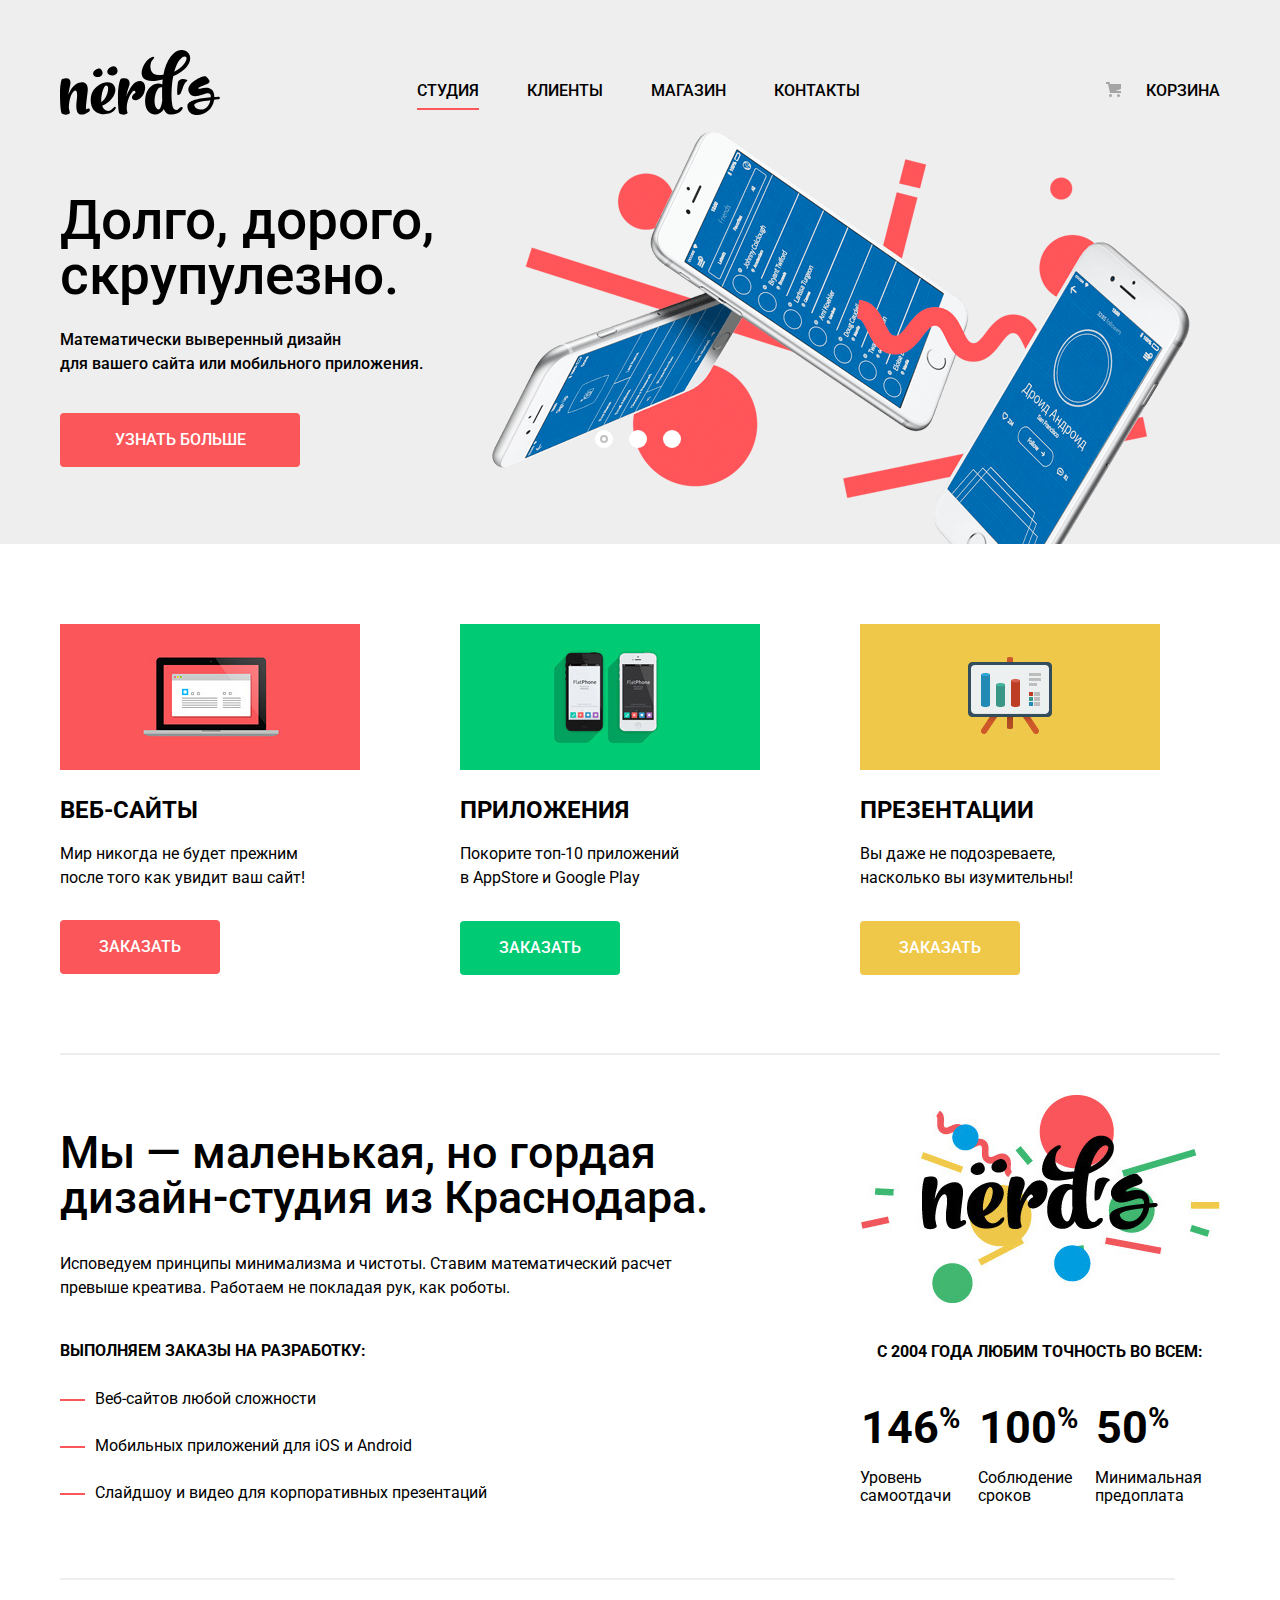
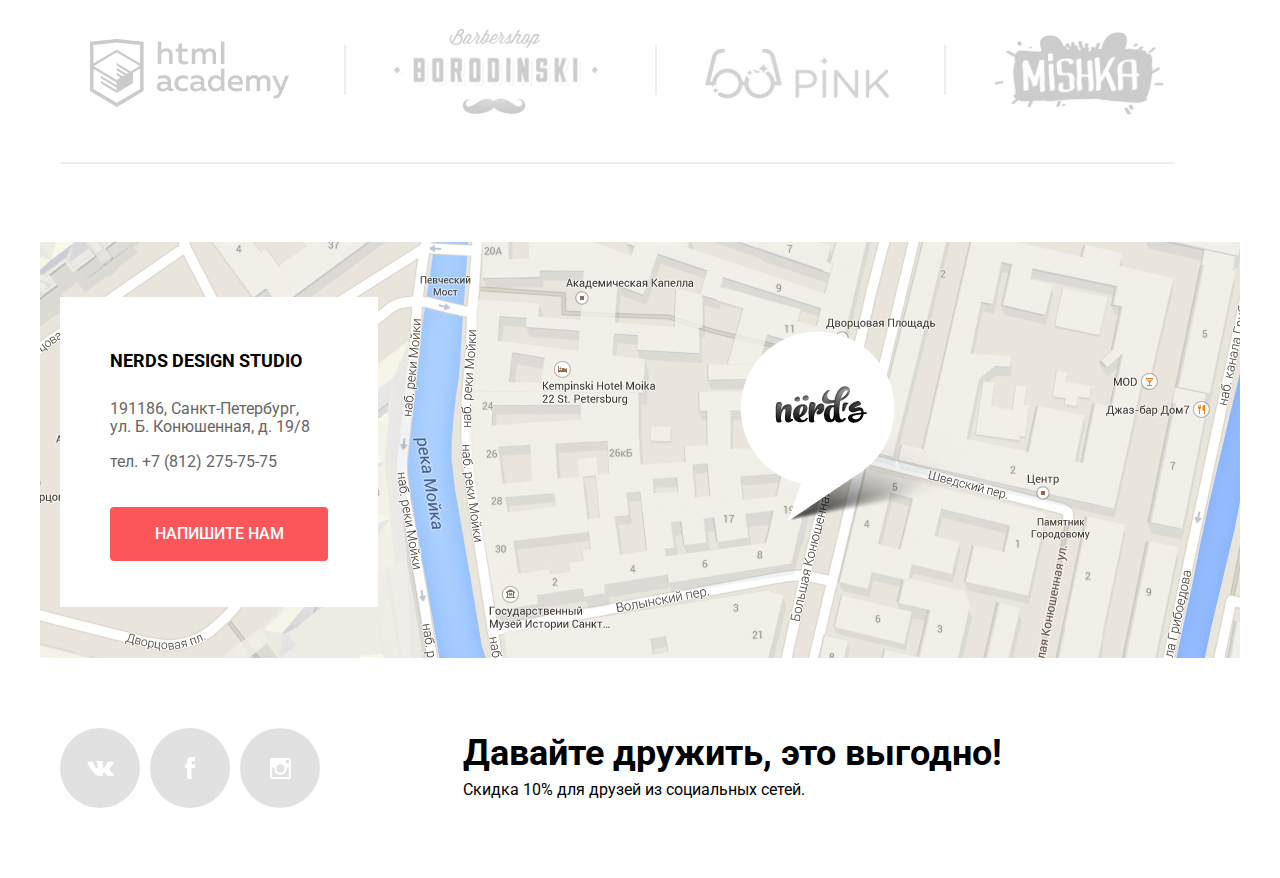
==== commit d44ea0f1: "Исправила соответствие модального окна оригинал-макету" ====
--- a/index.html
+++ b/index.html
@@ -56,6 +56,7 @@
         </div>
       </header>
       <main class="wrap-general">
+        <h1 class="visually-hidden">Наша деятельность</h1>
           <div class="container-product">
           <article class="product">
           <div class="product-1"></div>
--- a/css/style.css
+++ b/css/style.css
@@ -65,7 +65,7 @@
 
 .menu-nav,
 .cart {
-  padding-top: 25px;
+  padding-top: 23px;
 }
 
 .main-header-logo:hover,
@@ -90,7 +90,7 @@
       flex-wrap: wrap;
   font-family: inherit;
   font-weight: 500;
-  line-height: 30px;
+  line-height: 35px;
   text-transform: uppercase;
   color: #000000;
   text-align: left;
@@ -132,7 +132,7 @@
   display: block;
   font-family: inherit;
   font-weight: 500;
-  line-height: 30px;
+  line-height: 35px;
   text-transform: uppercase;
   color: #000000;
 }
@@ -276,12 +276,12 @@
   line-height: 24px;
   word-wrap: wrap;
   color: #000000;
-  margin-top: 27px;
+  margin-top: 25px;
 }
 
 .slider-list div {
   padding-top: 74px;
-  padding-bottom: 80px;
+  padding-bottom: 77px;
 }
 
 .slider-item1 {
@@ -325,9 +325,9 @@
   text-align: center;
   background-color: #fb565a;
   border-radius: 4px;
-  padding-top: 19px;
-  padding-bottom: 19px;
-  margin-top: 38px;
+  padding-top: 18px;
+  padding-bottom: 18px;
+  margin-top: 37px;
 }
 
 .btn-more:hover {
@@ -343,7 +343,7 @@
 
 .btn-more:active {
   line-height: 18px;
-  padding-top: 16px;
+  padding-top: 15px;
   color: #e37376;
   background-color: #d7373b;
   border-top: 3px solid #c13135;
@@ -360,9 +360,10 @@
   line-height: 55px;
   font-weight: 500;
   color: #000000;
+  background-color: #eeeeee;
   text-align: center;
-  margin-top: 75px;
-  margin-bottom: 0;
+  padding-top: 73px;
+  margin: 0;
   padding-bottom: 108px;
 }
 
@@ -395,7 +396,7 @@
       flex-wrap: wrap;
   margin-top: 80px;
   margin-left: -100px;
-  margin-bottom: 20px;
+  margin-bottom: 18px;
   padding-left: 20px;
 }
 
@@ -456,9 +457,9 @@
   text-align: center;
   background-color: #fb565a;
   border-radius: 4px;
-  padding-top: 19px;
-  padding-bottom: 19px;
-  margin-top: 31px;
+  padding-top: 18px;
+  padding-bottom: 18px;
+  margin-top: 30px;
   cursor: pointer;
 }
 
@@ -470,7 +471,7 @@
 
 .btn-order1:active {
   line-height: 18px;
-  padding-top: 16px;
+  padding-top: 15px;
 }
 
 .btn-order1:hover,
@@ -764,7 +765,7 @@
 
 .left-column {
   margin-left: 20px;
-  margin-top: 54px;
+  margin-top: 55px;
 }
 
 .left-column fieldset, ul {
@@ -780,7 +781,7 @@
   position: relative;
   width: 260px;
   height: 80px;
-  margin-top: 27px;
+  margin-top: 29px;
   background-color: #eeeeee;
   border-radius: 4px;
 }
@@ -873,7 +874,7 @@
   line-height: 30px;
   text-transform: uppercase;
   text-align: left;
-  margin-bottom: 18px;
+  margin-bottom: 17px;
 }
 
 
@@ -904,7 +905,7 @@
 }
 
 fieldset.properties {
-  margin-bottom: 33px;
+  margin-bottom: 30px;
   padding: 0;
 }
 
@@ -918,6 +919,10 @@
   list-style: none;
 }
 
+.peculiar {
+  margin-bottom: 22px;
+}
+
 .filters-item input + label {
   cursor: pointer;
 }
@@ -927,7 +932,7 @@
   display: block;
   position: absolute;
   top: -3px;
-  left: -37px;
+  left: -36px;
   opacity: 0.5;
 }
 
@@ -995,8 +1000,8 @@
   text-align: center;
   text-transform: uppercase;
   background-color: #eeeeee;
-  padding-top: 19px;
-  padding-bottom: 19px;
+  padding-top: 18px;
+  padding-bottom: 18px;
   border-radius: 4px;
   border: none;
   outline: 0;
@@ -1018,7 +1023,7 @@
   line-height: 18px;
   color: #959595;
   background-color: #d5d5d5;
-  padding-top: 16px;
+  padding-top: 15px;
   border-top: 3px #bfbfbf solid;
 }
 
@@ -1076,6 +1081,7 @@
   text-transform: uppercase;
   list-style: none;
   margin-left: -25px;
+  padding-top: 5px;
 }
 
 .category-type li {
@@ -1322,7 +1328,7 @@
   font-family: inherit;
   font-weight: 500;
   line-height: 18px;
-  margin-top: 31px;
+  margin-top: 29px;
   margin-right: 20px;
   font-size: 16px;
   text-transform: uppercase;
@@ -1337,8 +1343,8 @@
   color: #000000;
   background-color: #eeeeee;
   border-radius: 4px;
-  padding-top: 19px;
-  padding-bottom: 19px;
+  padding-top: 17px;
+  padding-bottom: 17px;
   margin-right: 10px;
   margin-bottom: 10px; 
 }
@@ -1349,8 +1355,8 @@
   min-width: 260px;
   background-color: #eeeeee;
   text-align: center;
-  padding-top: 19px;
-  padding-bottom: 19px;
+  padding-top: 17px;
+  padding-bottom: 17px;
   margin-right: 10px;
 }
 
@@ -1364,7 +1370,7 @@
   min-width: 50px;
   color: #959595;
   background-color: #d5d5d5;
-  padding-top: 16px;
+  padding-top: 14px;
   border-radius: 4px;
   border-top: 3px #bfbfbf solid;
 }
@@ -1375,7 +1381,7 @@
   text-align: center;
   color: #959595;
   background-color: #d5d5d5;
-  padding-top: 16px;
+  padding-top: 14px;
   border-top: 3px #bfbfbf solid;
 }
 
@@ -1385,8 +1391,8 @@
   line-height: 18px;
   color: #000000;
   background-color: #ffffff;
-  padding-top: 16px;
-  padding-bottom: 16px;
+  padding-top: 14px;
+  padding-bottom: 14px;
   border-radius: 4px;
   border: 3px #dbdbdb solid;
   margin-right: 10px;
@@ -1437,7 +1443,7 @@
   padding-top: 54px;
   padding-left: 50px;
   padding-right: 50px;
-  padding-bottom: 47px;
+  padding-bottom: 46px;
   top: 105px;
   left: calc(50% - 580px);
   z-index: 4;
@@ -1460,7 +1466,7 @@
 
 .adress-phone {
   margin-top: 17px;
-  margin-bottom: 37px;
+  margin-bottom: 36px;
 }
 
 .container a {
@@ -1478,8 +1484,8 @@
   text-align: center;
   background-color: #fb565a;
   border-radius: 4px;
-  padding-top: 19px;
-  padding-bottom: 19px;
+  padding-top: 18px;
+  padding-bottom: 18px;
 }
 
 .btn-writeus:focus {
@@ -1495,7 +1501,7 @@
 }
 
 .btn-writeus:active {
-  padding-top: 16px;
+  padding-top: 15px;
   color: #e37376;
   background-color: #d7373b;
   border-top: 3px solid #c13135;
@@ -1523,8 +1529,8 @@
       -ms-flex-align: center;
           align-items: center;
   padding-bottom: 60px;
-  padding-left: 20px;
-  margin-top: 123px;
+  padding-left: 40px;
+  margin-top: 120px;
 }
 
 .logo-network {
@@ -1582,13 +1588,14 @@
 }
 
 .be-friends {
-  margin-right: 240px;
+  margin-top: -10px;
+  margin-right: 258px;
 }
 
 .footer-slogan {
   font-family: inherit;
   font-size: 36px;
-  font-weight: 500;
+  font-weight: 700;
   line-height: 36px;
   margin: 0;
   margin-bottom: 8px;
@@ -1619,7 +1626,7 @@
   -webkit-transform: translate(-50%, -50%);
       -ms-transform: translate(-50%, -50%);
           transform: translate(-50%, -50%);
-  padding-top: 73px;
+  padding-top: 70px;
   padding-left: 100px;
   padding-right: 100px;
   padding-bottom: 84px;
@@ -1645,8 +1652,8 @@
 
 .modal-close {
   position: absolute;
-  top: 78px;
-  right: 90px;
+  top: 86px;
+  right: 107px;
   cursor: pointer;
   outline: none;
   font-size: 0;
@@ -1710,8 +1717,8 @@
   -webkit-box-pack: justify;
       -ms-flex-pack: justify;
           justify-content: space-between;
-  margin-top: 50px;
-  margin-bottom: 36px;
+  margin-top: 25px;
+  margin-bottom: 17px;
 }
 
 .personal-email {
@@ -1731,7 +1738,7 @@
   font-weight: normal;
   color: #a1a1a1;
   width: 328px;
-  min-height: 46px;
+  min-height: 45px;
   padding-left: 14px;
   padding-right: 14px;
   border: 2px #d7dcde solid;
@@ -1786,7 +1793,7 @@
 
 .btn-send {
   width: 260px;
-  margin-top: 47px;
+  margin-top: 44px;
   border: none;
 }
 
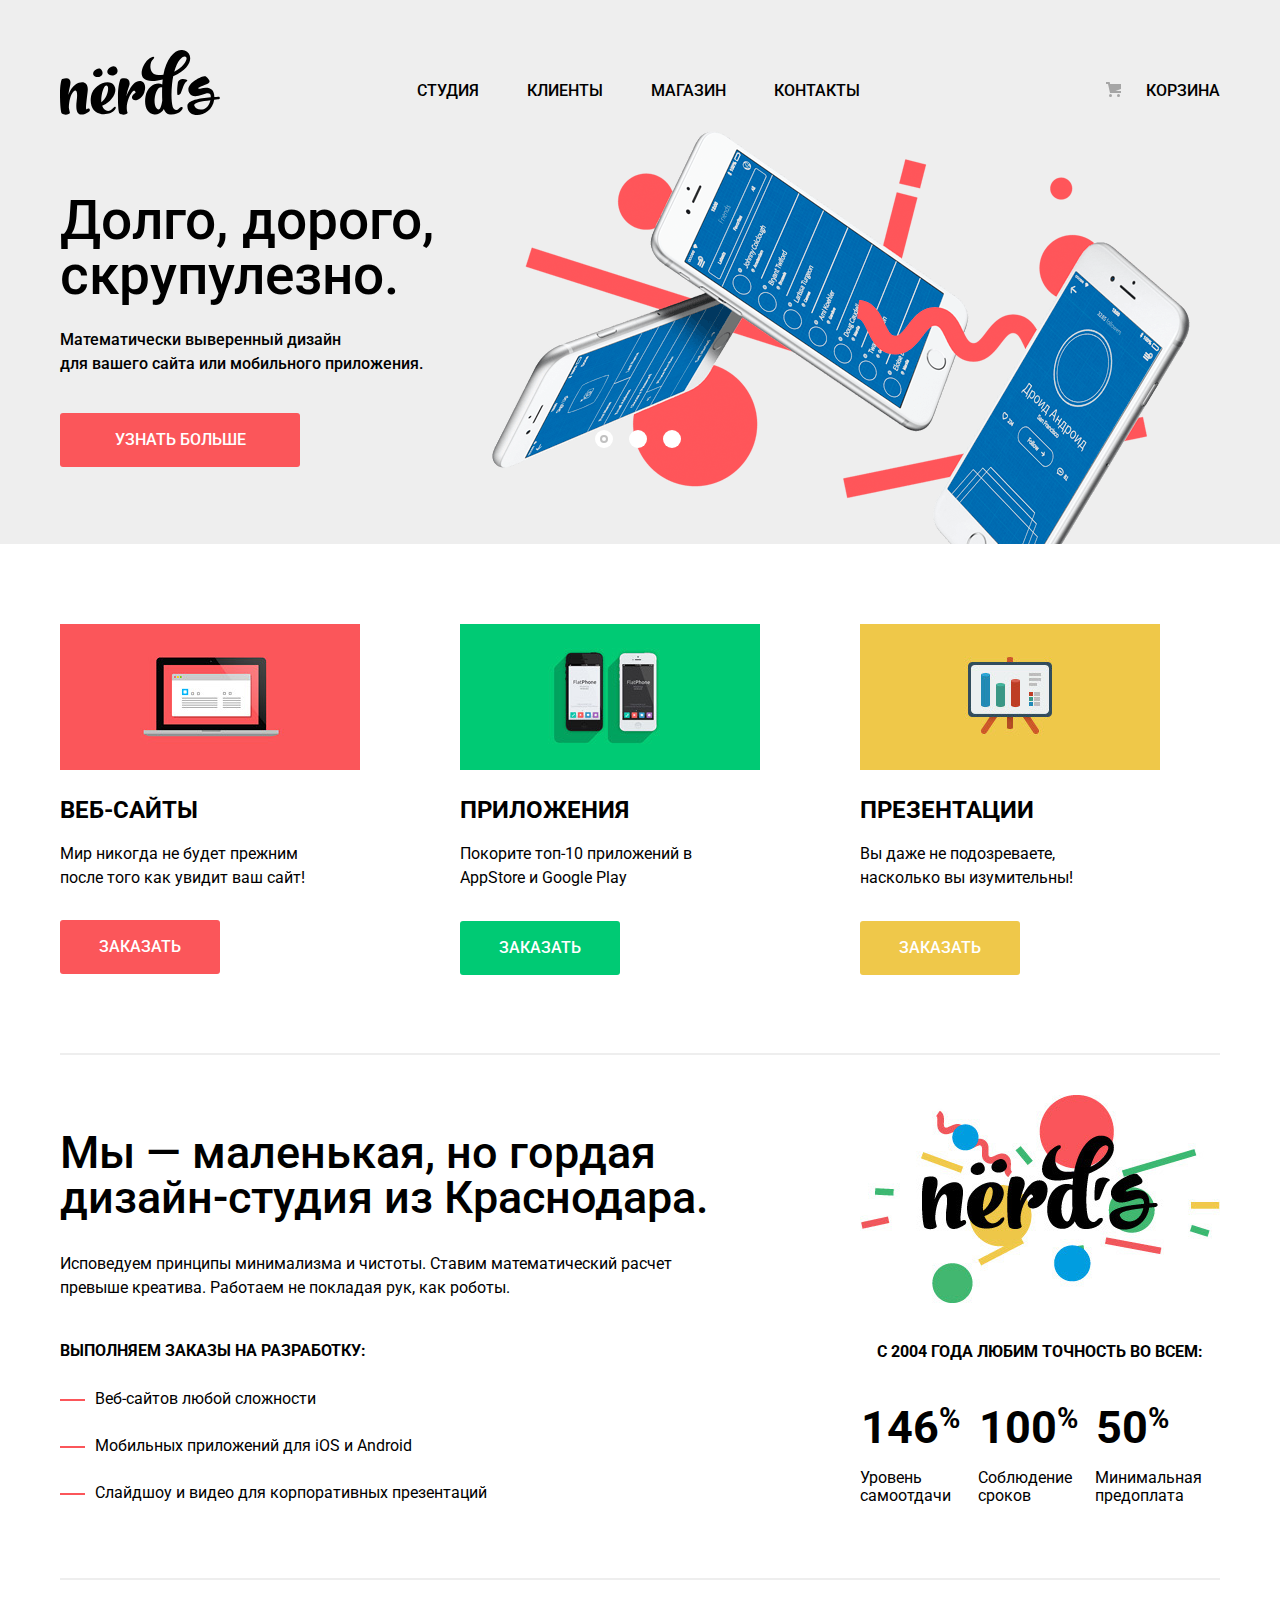
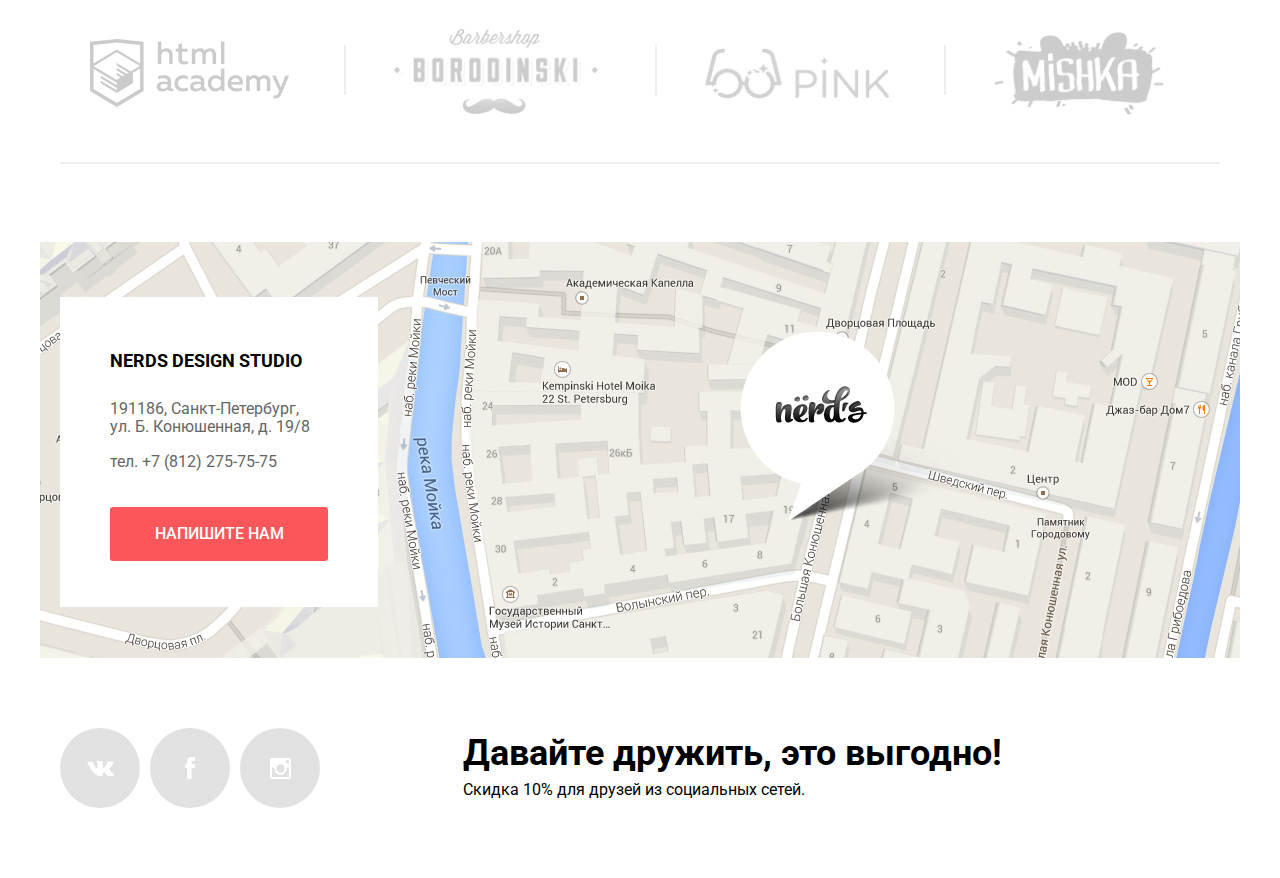
==== commit c7bdf0d4: "Убрала лишние теги br" ====
--- a/index.html
+++ b/index.html
@@ -17,7 +17,7 @@
             </a>
             <div class="container-menu">
             <ul class="menu-nav">
-              <li class="menu-active"><a href="index.html">Студия</a></li>
+              <li><a href="index.html">Студия</a></li>
               <li><a href="clientele.html">Клиенты</a></li>
               <li><a href="catalog.html">Магазин</a></li>
               <li><a href="contacts.html">Контакты</a></li>
@@ -58,69 +58,69 @@
       <main class="wrap-general">
         <h1 class="visually-hidden">Наша деятельность</h1>
           <div class="container-product">
-          <article class="product">
-          <div class="product-1"></div>
-            <h4 class="header-order">Веб-сайты</h4>
-            <p>Мир никогда не будет прежним после того как увидит ваш сайт!</p>
-            <a class="btn-order1" href="#">Заказать</a>
-          </article>
-          <article class="product"> 
-          <div class="product-2"></div>
-            <h4 class="header-order">Приложения</h4>
-            <p>Покорите топ-10 приложений<br> в AppStore и Google Play</p>
-            <a class="btn-order1 btn-order2" href="#">Заказать</a>
-          </article>
-          <article class="product">
-            <div class="product-3"></div>
-            <h4 class="header-order">Презентации</h4>
-            <p>Вы даже не подозреваете, насколько вы изумительны!</p>
-            <a class="btn-order1 btn-order3" href="#">Заказать</a>
-          </article>
+            <article class="product">
+            <div class="product-1"></div>
+              <h4 class="header-order">Веб-сайты</h4>
+              <p>Мир никогда не будет прежним после того как увидит ваш сайт!</p>
+              <a class="btn-order1" href="#">Заказать</a>
+            </article>
+            <article class="product"> 
+              <div class="product-2"></div>
+              <h4 class="header-order">Приложения</h4>
+              <p>Покорите топ-10 приложений в AppStore и Google Play</p>
+              <a class="btn-order1 btn-order2" href="#">Заказать</a>
+            </article>
+            <article class="product">
+              <div class="product-3"></div>
+              <h4 class="header-order">Презентации</h4>
+              <p>Вы даже не подозреваете, насколько вы изумительны!</p>
+              <a class="btn-order1 btn-order3" href="#">Заказать</a>
+            </article>
           </div>
-        <div class="wrap-aboutstudio">
-          <section class="about-studio">
-            <h3>Мы — маленькая, но гордая дизайн-студия из Краснодара.</h3>
-            <p>Исповедуем принципы минимализма и чистоты. Ставим математический расчет<br> превыше креатива. Работаем не покладая рук, как роботы.</p>
-            <h5>Выполняем заказы на разработку:</h5>
-            <ul>
-              <li class="list-studio">Веб-сайтов любой сложности</li>
-              <li class="list-studio">Мобильных приложений для iOS и Android</li>
-              <li class="list-studio">Слайдшоу и видео для корпоративных презентаций</li>
+          <div class="wrap-aboutstudio">
+            <section class="about-studio">
+              <h3>Мы — маленькая, но гордая дизайн-студия из Краснодара.</h3>
+              <p>Исповедуем принципы минимализма и чистоты. Ставим математический расчет превыше креатива. Работаем не покладая рук, как роботы.</p>
+              <h5>Выполняем заказы на разработку:</h5>
+              <ul>
+                <li class="list-studio">Веб-сайтов любой сложности</li>
+                <li class="list-studio">Мобильных приложений для iOS и Android</li>
+                <li class="list-studio">Слайдшоу и видео для корпоративных презентаций</li>
+              </ul>
+            </section>
+            <section class="accuracy">
+              <img class="logo-aboutstudio" src="img/logo-content.jpg" alt="логотип-нердс" width="360" height="208">
+              <h5>С 2004 года любим точность во всем:</h5>
+              <table class="table-percent">
+                <tr>
+                  <td>146<span>%</span></td>
+                  <td>100<span>%</span></td>
+                  <td>50<span>%</span></td>
+                </tr>
+                <tr>
+                  <th>Уровень<br> самоотдачи</th>
+                  <th>Соблюдение<br> сроков</th>
+                  <th>Минимальная<br> предоплата</th>
+                </tr>
+              </table> 
+            </section>
+          </div>
+          <div class="container-partners">
+            <ul class="wrap-sites">
+              <li><a class="logo-partner" href="https://htmlacademy.ru/intensive/htmlcss">
+                <img src="img/project1.png" alt="Сайт академии" width="199" height="68">
+              </a></li>
+              <li><a class="logo-partner" href ="#barbershop">
+                <img src="img/project2.png" alt="Сайт барбершоп" width="206" height="86">
+              </a></li>
+              <li><a class="logo-partner" href="#pink">
+                <img src="img/project3.png" alt="Сайт пинк" width="184" height="50">
+              </a></li>
+              <li><a class="logo-partner" href="#mishka">
+                <img src="img/project4.png" alt="Сайт мишка" width="170" height="83">
+              </a></li>
             </ul>
-          </section>
-          <section class="accuracy">
-            <img class="logo-aboutstudio" src="img/logo-content.jpg" alt="логотип-нердс" width="360" height="208">
-            <h5>С 2004 года любим точность во всем:</h5>
-            <table class="table-percent">
-              <tr>
-                <td>146<span>%</span></td>
-                <td>100<span>%</span></td>
-                <td>50<span>%</span></td>
-              </tr>
-              <tr>
-                <th>Уровень<br> самоотдачи</th>
-                <th>Соблюдение<br> сроков</th>
-                <th>Минимальная<br> предоплата</th>
-              </tr>
-            </table> 
-          </section>
-        </div>
-        <div class="container-partners">
-          <ul class="wrap-sites">
-            <li><a class="logo-partner" href="https://htmlacademy.ru/intensive/htmlcss">
-              <img src="img/project1.png" alt="Сайт академии" width="199" height="68">
-            </a></li>
-            <li><a class="logo-partner" href ="#barbershop">
-              <img src="img/project2.png" alt="Сайт барбершоп" width="206" height="86">
-            </a></li>
-            <li><a class="logo-partner" href="#pink">
-              <img src="img/project3.png" alt="Сайт пинк" width="184" height="50">
-            </a></li>
-            <li><a class="logo-partner" href="#mishka">
-              <img src="img/project4.png" alt="Сайт мишка" width="170" height="83">
-            </a></li>
-          </ul>
-        </div>
+          </div>
       </main>
       <footer class="footer-general">
         <div class="wrap-map">
@@ -137,18 +137,18 @@
         </div>
            <div class="wrap-general">
                 <ul class="logo-network">
-                  <li><a class="social-button" href="#vkontakte"><span class="visually-hidden" title="мы в контакте"></span>
+                  <li><a class="social-button" href="#vkontakte"><span class="visually-hidden">Вконтакте</span>
                     <svg xmlns="http://www.w3.org/2000/svg" width="27" height="15" viewBox="0 0 26.14 14.91">
                       <path d="M26 13.47l-.09-.17a13.55 13.55 0 0 0-2.6-3q-.87-.83-1.1-1.12A1 1 0 0 1 22 8a10.27 10.27 0 0 1 1.22-1.78l.88-1.16q2.35-3.13 2-4L26 .94a.8.8 0 0 0-.4-.22 2.14 2.14 0 0 0-.87 0h-3.92a.51.51 0 0 0-.27 0h-.3a.6.6 0 0 0-.15.14.93.93 0 0 0-.14.24 22.22 22.22 0 0 1-1.46 3.06q-.5.84-.93 1.46a7 7 0 0 1-.71.91 4.94 4.94 0 0 1-.52.47q-.23.18-.35.15l-.23-.05a.9.9 0 0 1-.31-.33 1.49 1.49 0 0 1-.16-.53v-.55-.65-.57-1.12-1-.75a3.14 3.14 0 0 0 0-.62 2.12 2.12 0 0 0-.14-.44.73.73 0 0 0-.28-.33 1.57 1.57 0 0 0-.46-.18A9 9 0 0 0 12.57 0a8.93 8.93 0 0 0-3.25.33 1.83 1.83 0 0 0-.52.41q-.25.3-.07.33a1.67 1.67 0 0 1 1.16.59l.08.16a2.6 2.6 0 0 1 .19.63 6.32 6.32 0 0 1 .12 1 10.59 10.59 0 0 1 0 1.7q-.07.71-.13 1.1a2.21 2.21 0 0 1-.18.64 2.69 2.69 0 0 1-.16.3l-.07.07a1 1 0 0 1-.37.07.86.86 0 0 1-.46-.19 3.27 3.27 0 0 1-.56-.52 7 7 0 0 1-.66-.93q-.37-.6-.76-1.42l-.22-.39q-.2-.38-.56-1.11t-.62-1.43A.9.9 0 0 0 5.2.9h-.07a.93.93 0 0 0-.22-.16A1.44 1.44 0 0 0 4.6.65L.87.68A1 1 0 0 0 .1.94L0 1a.44.44 0 0 0 0 .22 1.08 1.08 0 0 0 .08.37Q.9 3.53 1.86 5.31t1.66 2.87Q4.23 9.27 5 10.24t1 1.24l.37.41.34.33a8.06 8.06 0 0 0 1 .78 16.34 16.34 0 0 0 1.4.9 7.6 7.6 0 0 0 1.79.72 6.19 6.19 0 0 0 2 .22h1.57a1.08 1.08 0 0 0 .72-.3l.05-.07a.9.9 0 0 0 .1-.25 1.38 1.38 0 0 0 0-.37 4.48 4.48 0 0 1 .09-1.05 2.77 2.77 0 0 1 .23-.71 1.74 1.74 0 0 1 .29-.4 1.19 1.19 0 0 1 .23-.2h.11a.86.86 0 0 1 .77.21 4.52 4.52 0 0 1 .83.79q.39.47.93 1.05a6.41 6.41 0 0 0 1 .87l.27.16a3.31 3.31 0 0 0 .71.3 1.53 1.53 0 0 0 .76.07l3.48-.05a1.58 1.58 0 0 0 .8-.17.68.68 0 0 0 .34-.37 1.06 1.06 0 0 0 0-.46 1.71 1.71 0 0 0-.1-.36z" fill="#fff">
                       </path>
                     </svg>
                   </a></li>
-                  <li><a class="social-button" href="#facebook"><span class="visually-hidden" title="мы в фэйсбуке"></span>
+                  <li><a class="social-button" href="#facebook"><span class="visually-hidden">Фейсбук</span>
                     <svg xmlns="http://www.w3.org/2000/svg" width="12" height="22" viewBox="0 0 10.15 21.74">
                       <path d="M3.34 1.12A4.77 4.77 0 0 1 6.53 0h3.61v3.81H7.81a1.07 1.07 0 0 0-1.09.83v2.55h3.42c-.08 1.23-.24 2.45-.41 3.67h-3v10.87H2.21V10.86H0V7.21h2.19V3.66a3.83 3.83 0 0 1 1.15-2.54z" fill="#fff"/>
                     </svg>
                   </a></li>
-                  <li><a class="social-button" href="#instagram"><span class="visually-hidden" title="мы в инстаграме"></span>
+                  <li><a class="social-button" href="#instagram"><span class="visually-hidden">Инстаграм</span>
                     <svg xmlns="http://www.w3.org/2000/svg" width="21" height="21" viewBox="0 0 20 20">
                       <path d="M18 0H2a2 2 0 0 0-2 2v16a2 2 0 0 0 2 2h16a2 2 0 0 0 2-2V2a2 2 0 0 0-2-2zm-8 6a4 4 0 1 1-4 4 4 4 0 0 1 4-4zM2.5 18a.47.47 0 0 1-.5-.5V9h2.1a3.4 3.4 0 0 0-.1 1 6 6 0 1 0 12 0 3.4 3.4 0 0 0-.1-1H18v8.5a.47.47 0 0 1-.5.5zM18 4.5a.47.47 0 0 1-.5.5h-2a.47.47 0 0 1-.5-.5v-2a.47.47 0 0 1 .5-.5h2a.47.47 0 0 1 .5.5z" fill="#fff"></path>
                     </svg>
--- a/css/style.css
+++ b/css/style.css
@@ -163,10 +163,6 @@
   padding-left: 20px;
 }
 
-.sliders input {
-  display: none;
-}
-
 
 
 /* Блок кнопок Слайдеров */
@@ -324,7 +320,7 @@
   color: #ffffff;
   text-align: center;
   background-color: #fb565a;
-  border-radius: 4px;
+  border-radius: 3px;
   padding-top: 18px;
   padding-bottom: 18px;
   margin-top: 37px;
@@ -456,7 +452,7 @@
   color: #ffffff;
   text-align: center;
   background-color: #fb565a;
-  border-radius: 4px;
+  border-radius: 3px;
   padding-top: 18px;
   padding-bottom: 18px;
   margin-top: 30px;
@@ -558,7 +554,7 @@
 }
 
 .about-studio {
-  width: 700px;
+  width: 680px;
   margin-bottom: 50px;
   margin-top: 75px;
 }
@@ -609,6 +605,7 @@
       -ms-flex-direction: column;
           flex-direction: column;
   margin-top: 40px;
+  margin-left: 120px;
 }
 
 .accuracy h5 {
@@ -627,7 +624,7 @@
 .table-percent {
   display: table;
   position: relative;
-  width: 100%;
+  width: 360px;
   border-collapse: collapse;
   margin-top: 37px;
   text-align: left;
@@ -661,7 +658,6 @@
 
 
 .container-partners {
-  width: 1085px;
   margin-left: 20px;
   margin-right: 20px;
   margin-bottom: 28px; 
@@ -783,7 +779,7 @@
   height: 80px;
   margin-top: 29px;
   background-color: #eeeeee;
-  border-radius: 4px;
+  border-radius: 3px;
 }
 
 .scale {
@@ -807,7 +803,7 @@
   padding-top: 39px;
   padding-left: 20px;
   padding-right: 20px;
-  border-radius: 4px;
+  border-radius: 3px;
   cursor: pointer;
 }
 
@@ -859,7 +855,7 @@
   text-align: center;
   color: #283136;
   border: none;
-  border-radius: 4px;
+  border-radius: 3px;
   background-color: #f1f1f1;
 }
 
@@ -1002,7 +998,7 @@
   background-color: #eeeeee;
   padding-top: 18px;
   padding-bottom: 18px;
-  border-radius: 4px;
+  border-radius: 3px;
   border: none;
   outline: 0;
   cursor: pointer;
@@ -1156,6 +1152,7 @@
 
 
 
+
 /* Баннеры-блок правой колонки */
 
 .banners-list {
@@ -1212,12 +1209,6 @@
   opacity: 1;
 }
 
-.site-item:hover .banner-info,
-.site-item:focus .banner-info {
-  display: block;
-  position: absolute;
-}
-
 .banners-item img {
   border: 2px #e5e5e5 solid;
 }
@@ -1230,18 +1221,36 @@
 
 /* Прайс на баннере */
 
+
 .banner-info {
+  display: -webkit-box;
+  display: -ms-flexbox;
   display: flex;
-  flex-direction: column;
+  -webkit-box-orient: vertical;
+  -webkit-box-direction: normal;
+      -ms-flex-direction: column;
+          flex-direction: column;
   position: absolute;
   bottom: 0;
-  width: 360px;
+  width: 280px;
   min-height: 230px;
   max-height: 576px;
   font-family: inherit;
   background-color: #eeeeee;
   text-align: center;
   margin: 0 auto;
+  padding-left: 40px;
+  padding-right: 40px;
+  z-index: 4;
+}
+
+.site-item:not(:hover):not(:focus) .banner-info {
+  display: none;
+}
+
+.site-item:hover .banner-info {
+  overflow: auto;
+  margin-right: 30px;
 }
 
 .product-zag {
@@ -1260,15 +1269,16 @@
   color: #000000;
 }
 
-.price div {
+.banner-text {
   font-size: 16px;
   font-weight: normal;
   line-height: 18px;
   color: #666666;
   text-align: center;
-  padding-left: 40px;
-  padding-right: 40px;
+  margin-left: 40px;
+  margin-right: 30px;
   margin-bottom: 30px;
+  padding-right: 10px;
   overflow: auto;
 }
 
@@ -1280,13 +1290,14 @@
   color: #ffffff;
   text-transform: uppercase;
   width: 200px;
-  border-radius: 4px;
+  border-radius: 3px;
   text-align: center;
   background-color: #fb565a;
   padding-top: 19px;
   padding-bottom: 19px;
   margin: 0 auto;
   margin-top: auto;
+  margin-bottom: 30px;
   flex-shrink: 0;
 }
 
@@ -1307,6 +1318,7 @@
   background-color: #d7373b;
   border-top: 3px solid #c13135;
 }
+
 
 
 
@@ -1342,7 +1354,7 @@
   min-width: 50px;
   color: #000000;
   background-color: #eeeeee;
-  border-radius: 4px;
+  border-radius: 3px;
   padding-top: 17px;
   padding-bottom: 17px;
   margin-right: 10px;
@@ -1371,7 +1383,7 @@
   color: #959595;
   background-color: #d5d5d5;
   padding-top: 14px;
-  border-radius: 4px;
+  border-radius: 3px;
   border-top: 3px #bfbfbf solid;
 }
 
@@ -1393,7 +1405,7 @@
   background-color: #ffffff;
   padding-top: 14px;
   padding-bottom: 14px;
-  border-radius: 4px;
+  border-radius: 3px;
   border: 3px #dbdbdb solid;
   margin-right: 10px;
   list-style: none;
@@ -1446,7 +1458,7 @@
   padding-bottom: 46px;
   top: 105px;
   left: calc(50% - 580px);
-  z-index: 4;
+  z-index: 5;
 }
 
 .container h3 {
@@ -1483,7 +1495,7 @@
   color: #ffffff;
   text-align: center;
   background-color: #fb565a;
-  border-radius: 4px;
+  border-radius: 3px;
   padding-top: 18px;
   padding-bottom: 18px;
 }
@@ -1621,21 +1633,21 @@
 .modal {
   display: none;
   position: fixed;
-  top: 50%;
+  top: 51%;
   left: 50%;
   -webkit-transform: translate(-50%, -50%);
       -ms-transform: translate(-50%, -50%);
           transform: translate(-50%, -50%);
-  padding-top: 70px;
+  padding-top: 69px;
   padding-left: 100px;
   padding-right: 100px;
-  padding-bottom: 84px;
+  padding-bottom: 81px;
   background-color: #ffffff;
   -webkit-box-shadow: 0 8px 50px 5px #595a5a;
           box-shadow: 0 8px 50px 5px #595a5a;
   overflow: auto;
   margin: auto;
-  z-index: 5;
+  z-index: 6;
 }
 
 .modal-show {
@@ -1742,7 +1754,7 @@
   padding-left: 14px;
   padding-right: 14px;
   border: 2px #d7dcde solid;
-  border-radius: 4px;
+  border-radius: 3px;
   margin: 0px;
   outline: none;
 }
@@ -1761,7 +1773,7 @@
   width: 728px;
   min-height: 90px;
   border: 2px #d7dcde solid;
-  border-radius: 4px;
+  border-radius: 3px;
   padding-top: 12px;
   padding-left: 14px;
   padding-right: 14px;
@@ -1823,6 +1835,4 @@
   30% {transform: translateY(-50%) translateX(-50%) rotate(-3deg);}
   60% {transform: translateY(-50%) translateX(-50%) rotate(3deg);}
   100% {transform: translateY(-50%) translateX(-50%) rotate(-3deg);}
-}
-
-
+}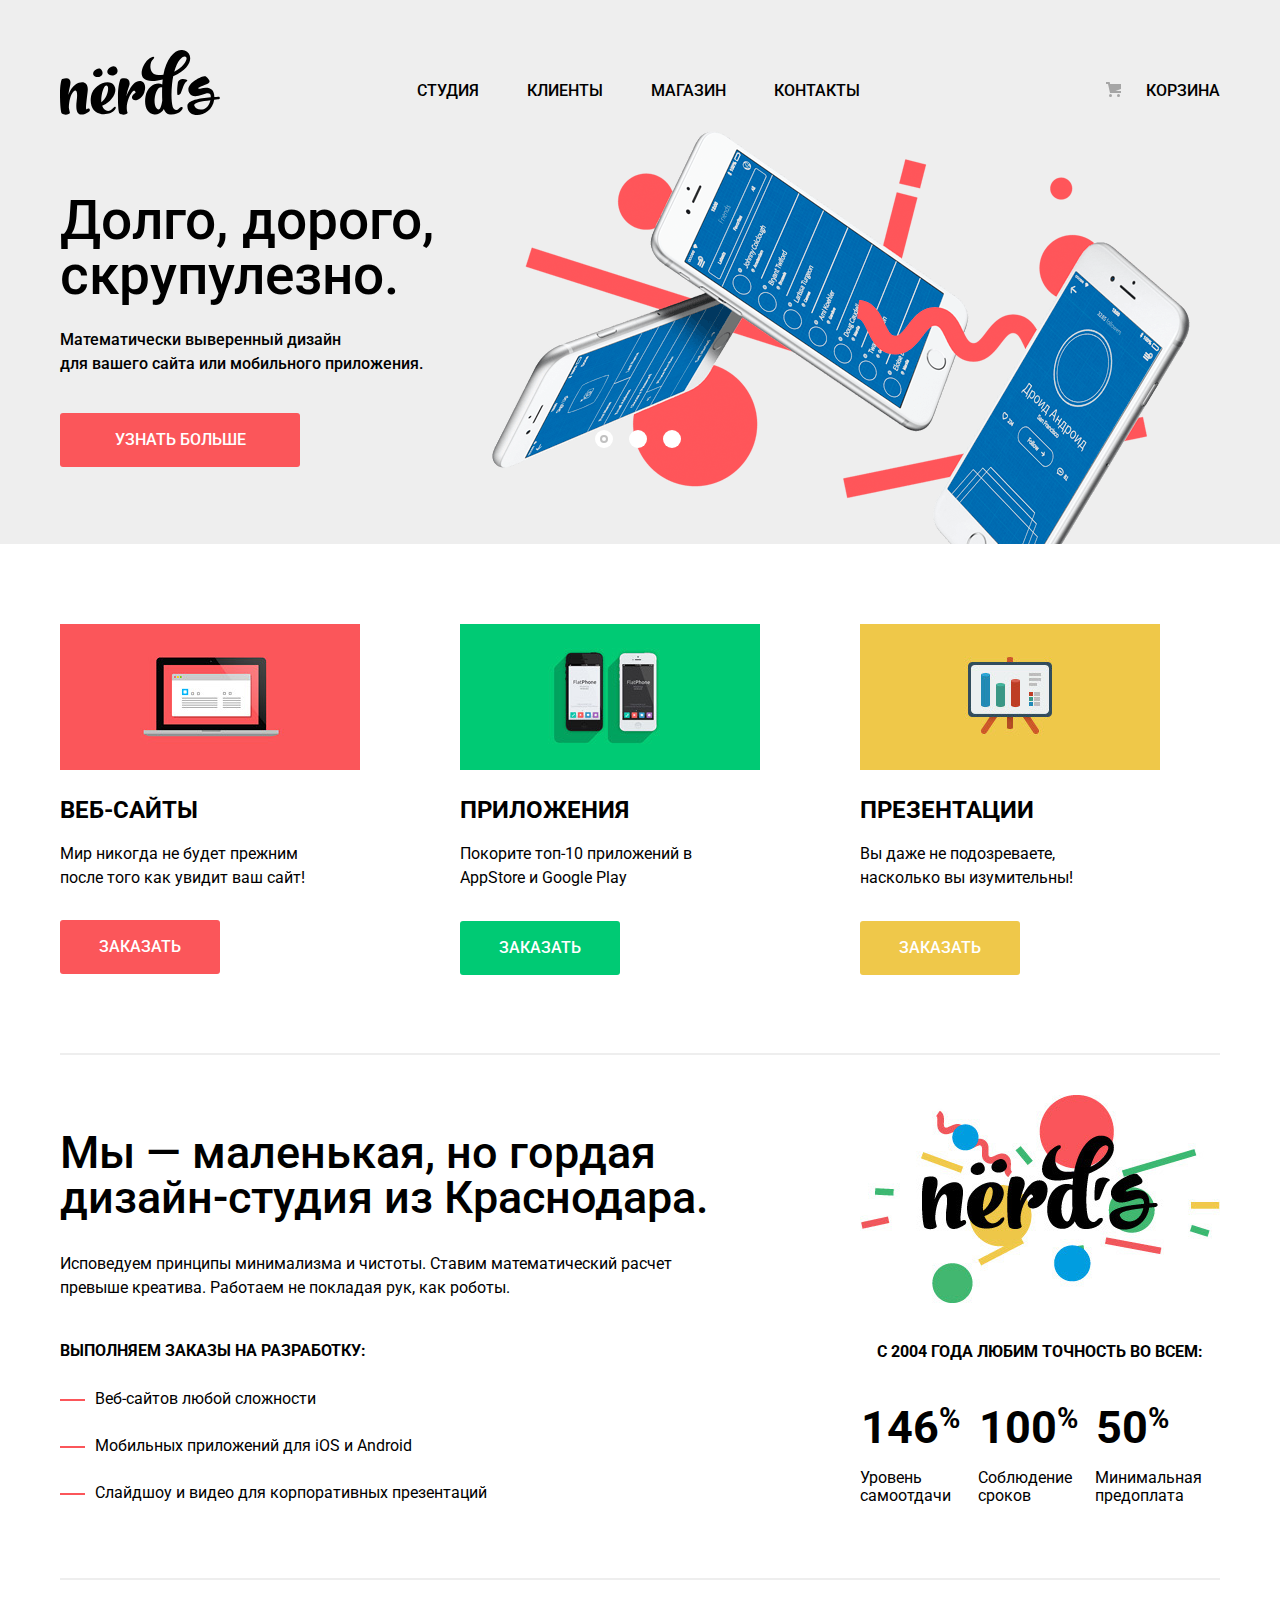
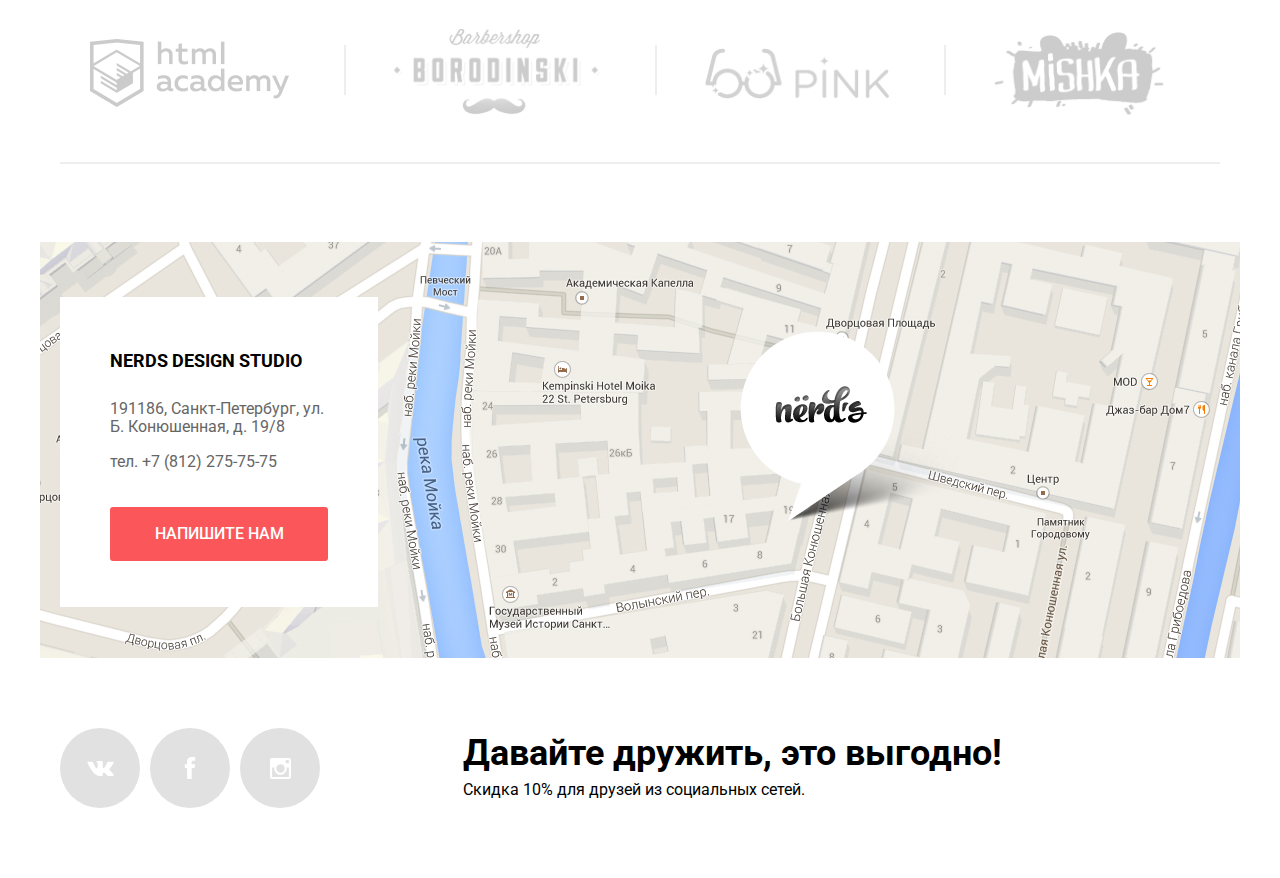
==== commit 4e729e48: "Добавила ширину блоку с адресом в футере" ====
--- a/index.html
+++ b/index.html
@@ -130,7 +130,7 @@
           <iframe src="https://yandex.ru/map-widget/v1/?um=constructor%3A298b63aeb86c7858f0b036284ee5ec6239126d72b57381b0b87772b0043836ba&amp;source=constructor"></iframe>
             <div class="container">
                 <h3>Nerds design studio</h3>
-                  <p>191186, Санкт-Петербург,<br> ул. Б. Конюшенная, д. 19/8</p> 
+                  <p>191186, Санкт-Петербург, ул. Б. Конюшенная, д. 19/8</p> 
                   <p class="adress-phone">тел. +7 (812) 275-75-75</p>
                   <a class="btn-writeus" href="writeus.html" title="напишите нам">Напишите нам</a>
               </div>
--- a/css/style.css
+++ b/css/style.css
@@ -1452,12 +1452,15 @@
 .container {
   position: absolute;
   background-color: #ffffff;
+  width: 218px;
   padding-top: 54px;
   padding-left: 50px;
   padding-right: 50px;
   padding-bottom: 46px;
+  vertical-align: middle;
   top: 105px;
   left: calc(50% - 580px);
+  margin: 0 auto;
   z-index: 5;
 }
 
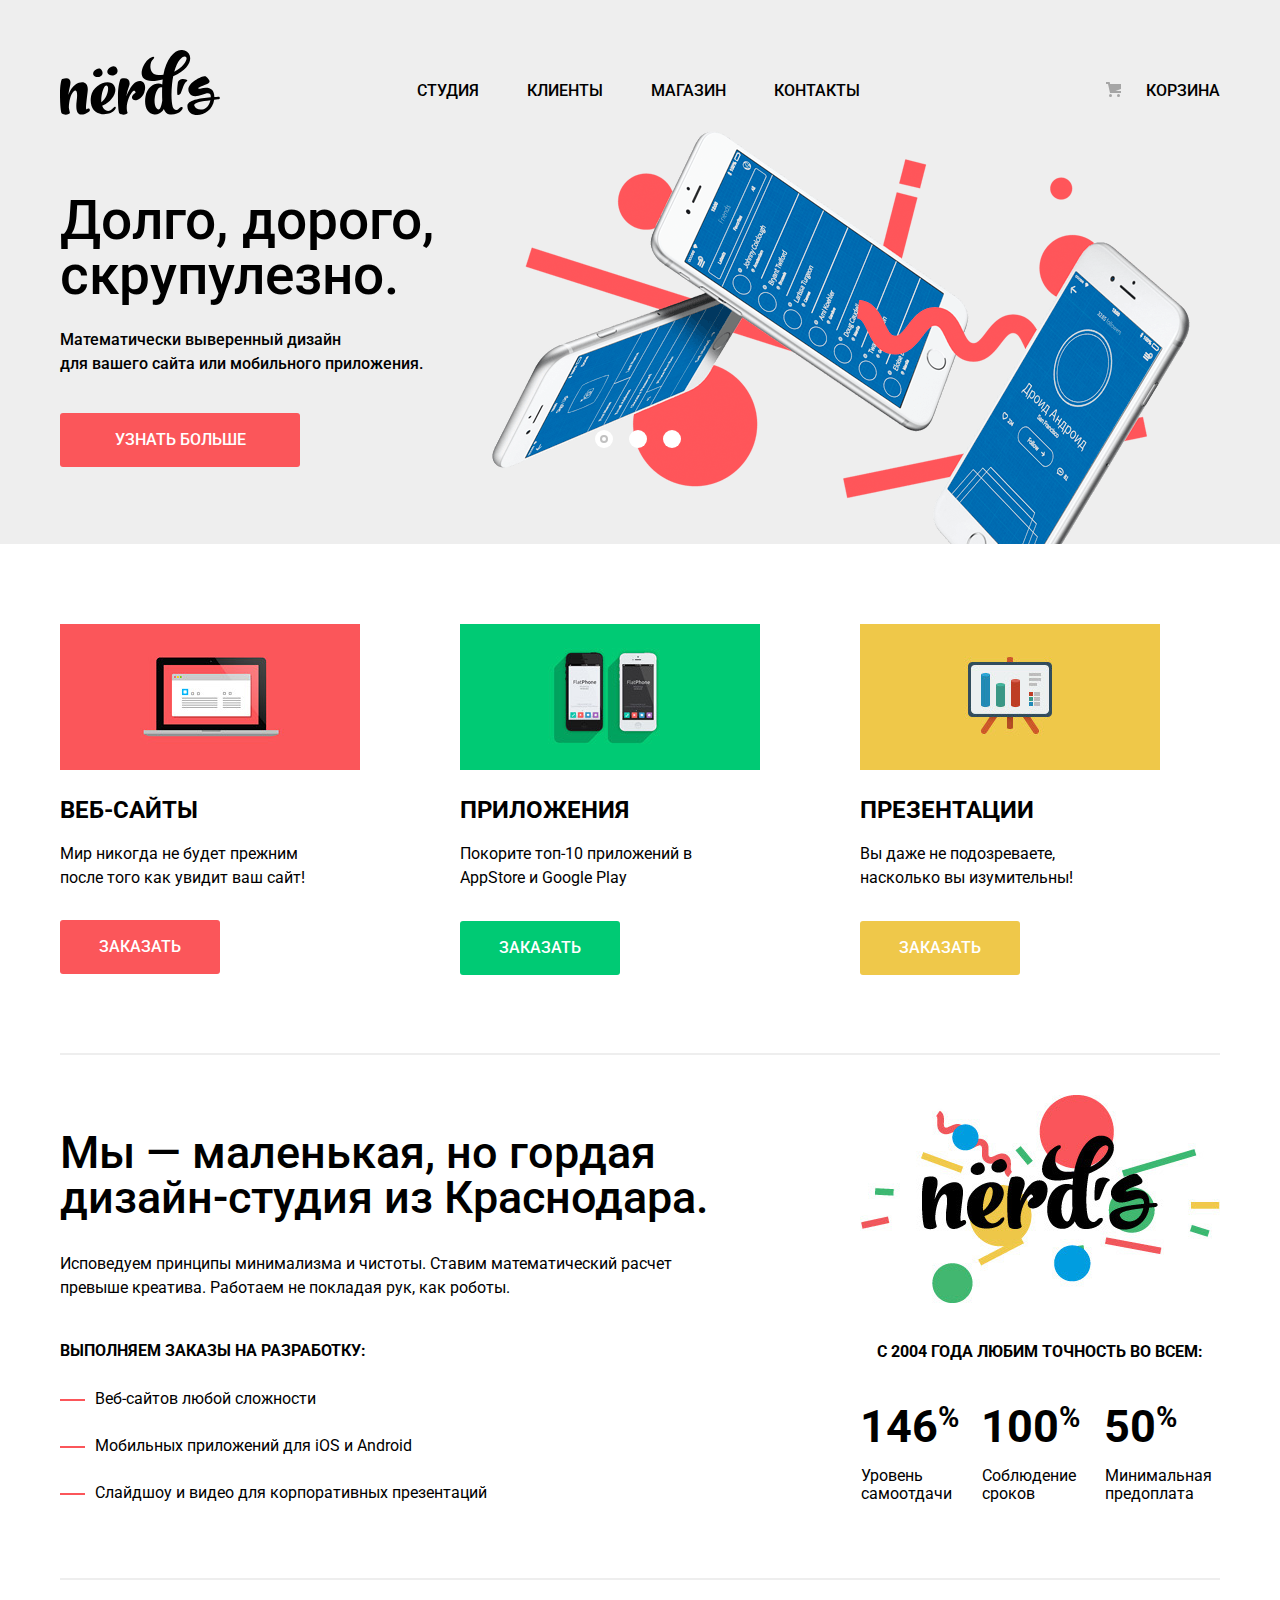
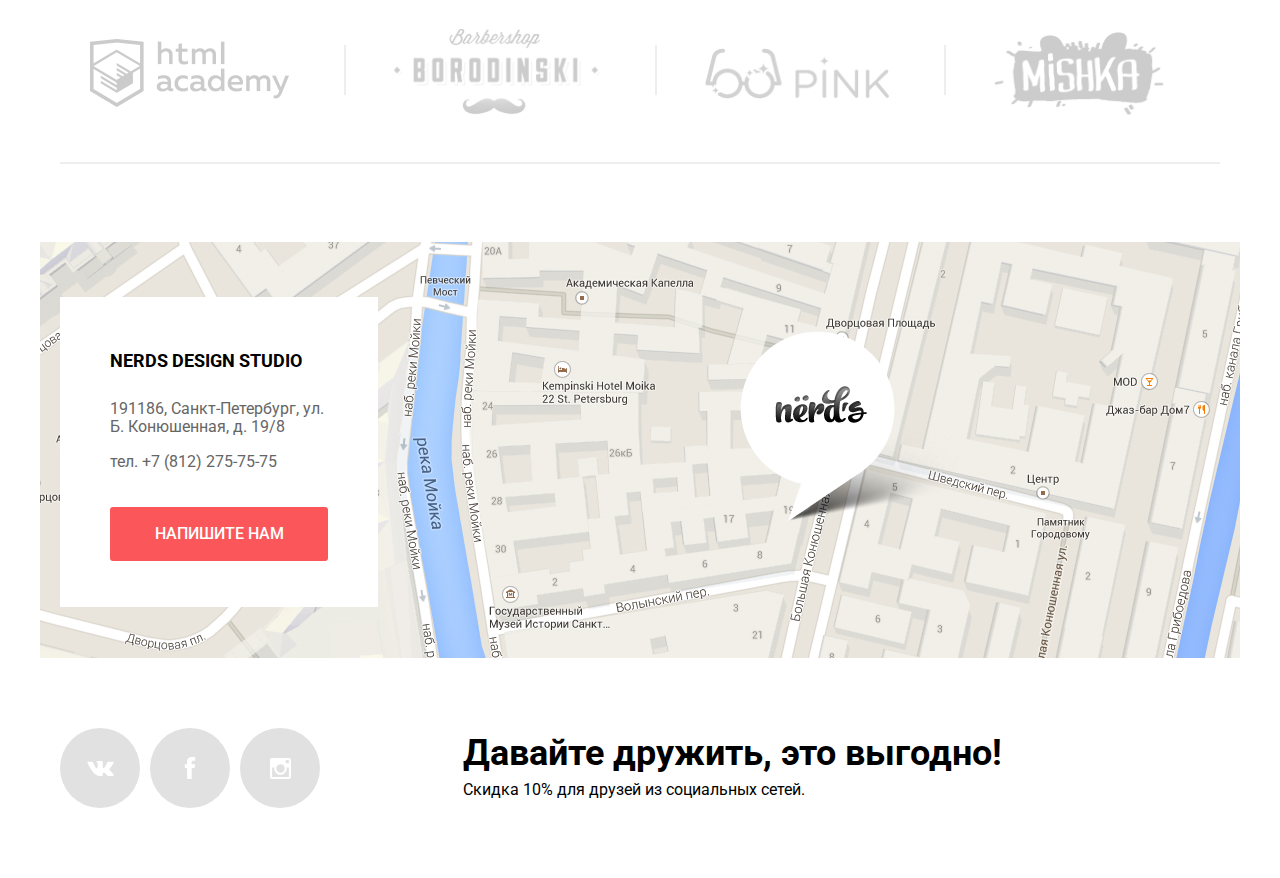
==== commit 70d6dff9: "Убрала тег br в таблице и прописала паддинг тегу th" ====
--- a/index.html
+++ b/index.html
@@ -98,9 +98,9 @@
                   <td>50<span>%</span></td>
                 </tr>
                 <tr>
-                  <th>Уровень<br> самоотдачи</th>
-                  <th>Соблюдение<br> сроков</th>
-                  <th>Минимальная<br> предоплата</th>
+                  <th>Уровень самоотдачи</th>
+                  <th>Соблюдение сроков</th>
+                  <th>Минимальная предоплата</th>
                 </tr>
               </table> 
             </section>
--- a/css/style.css
+++ b/css/style.css
@@ -539,7 +539,7 @@
           flex-direction: row;
   -webkit-box-pack: justify;
       -ms-flex-pack: justify;
-          justify-content: space-between;
+          justify-content: flex-start;
   -webkit-box-align: start;
       -ms-flex-align: start;
           align-items: flex-start;
@@ -634,15 +634,22 @@
   font-family: inherit;
   font-size: 45px;
   font-weight: 700;
-}
+  padding: 0;
+}
+
+.table-percent td:last-child,
+.table-percent th:last-child {
+  padding-right: 0;
+}
+
 
 .table-percent th {
   font-family: inherit;
   font-weight: normal;
   line-height: 18px;
   text-align: left;
-  padding: 0;
   padding-top: 14px;
+  padding-right: 23px;
 }
 
 .table-percent span {
